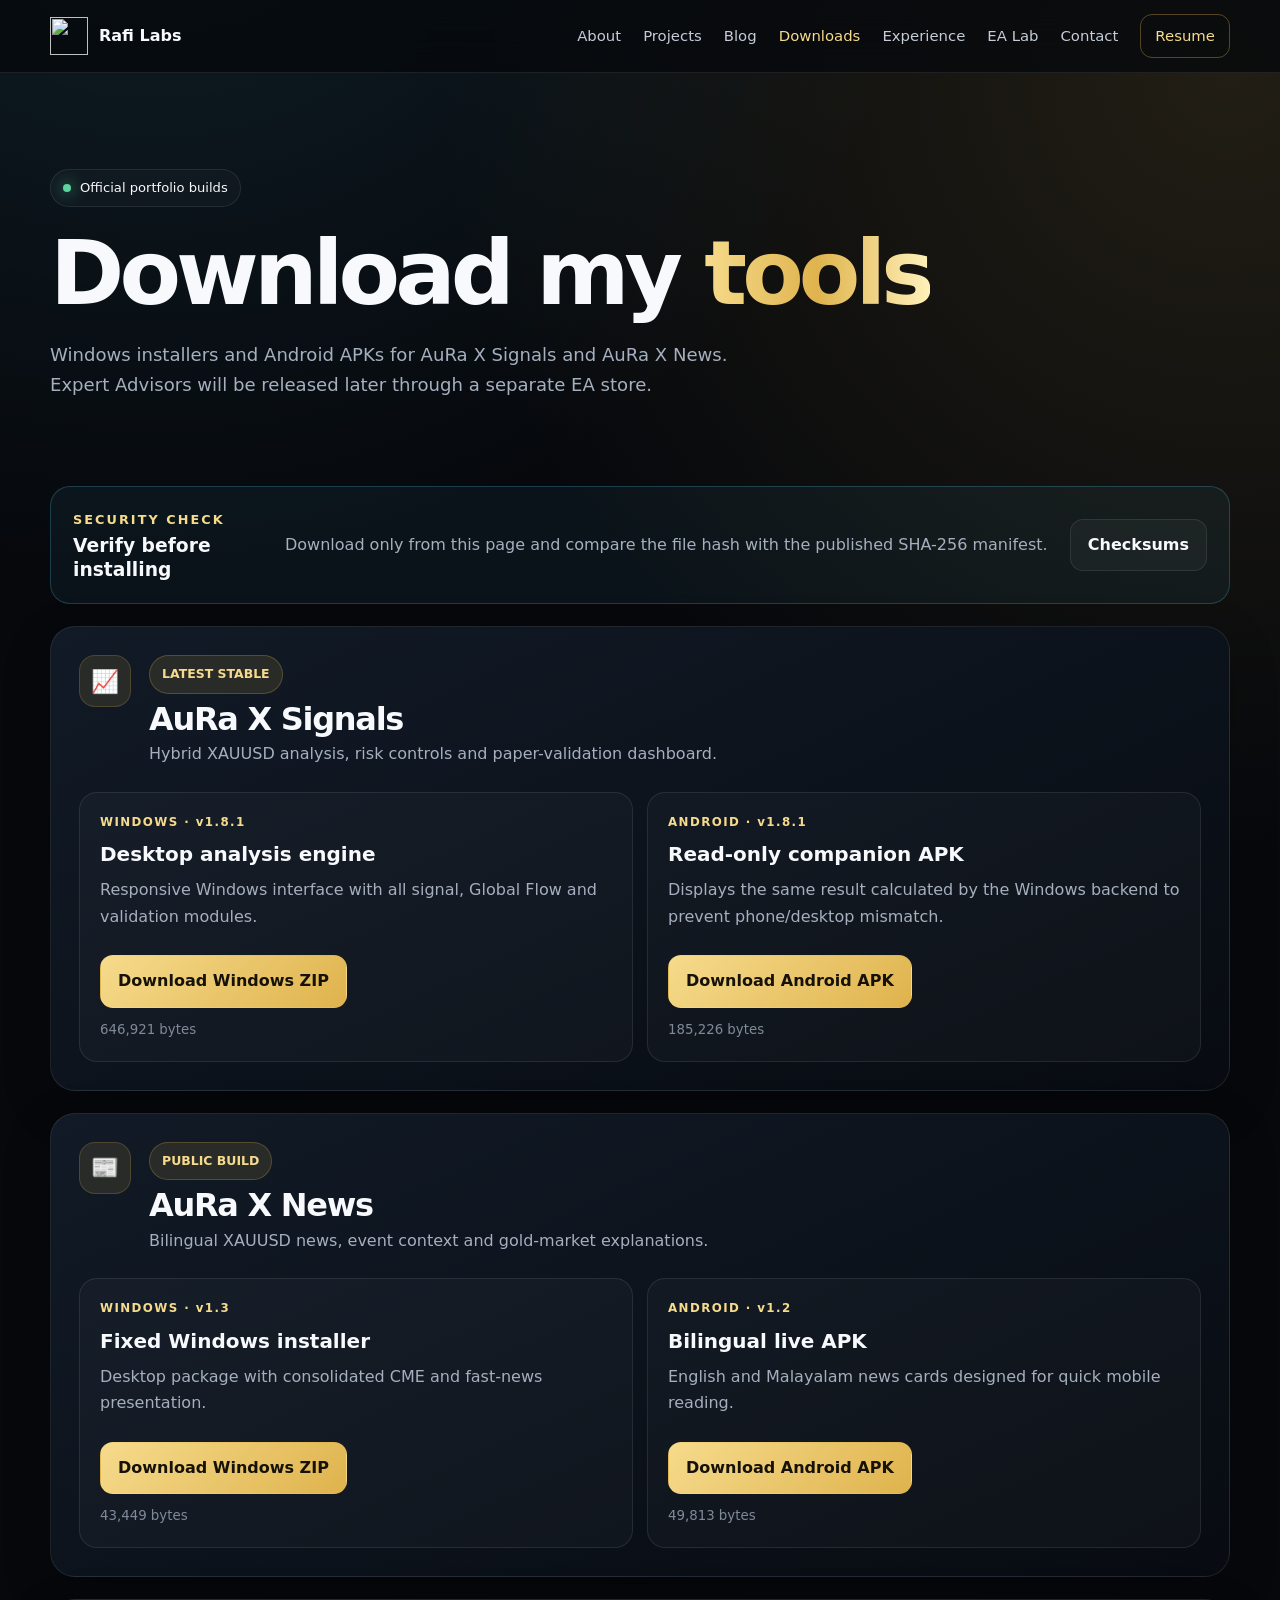
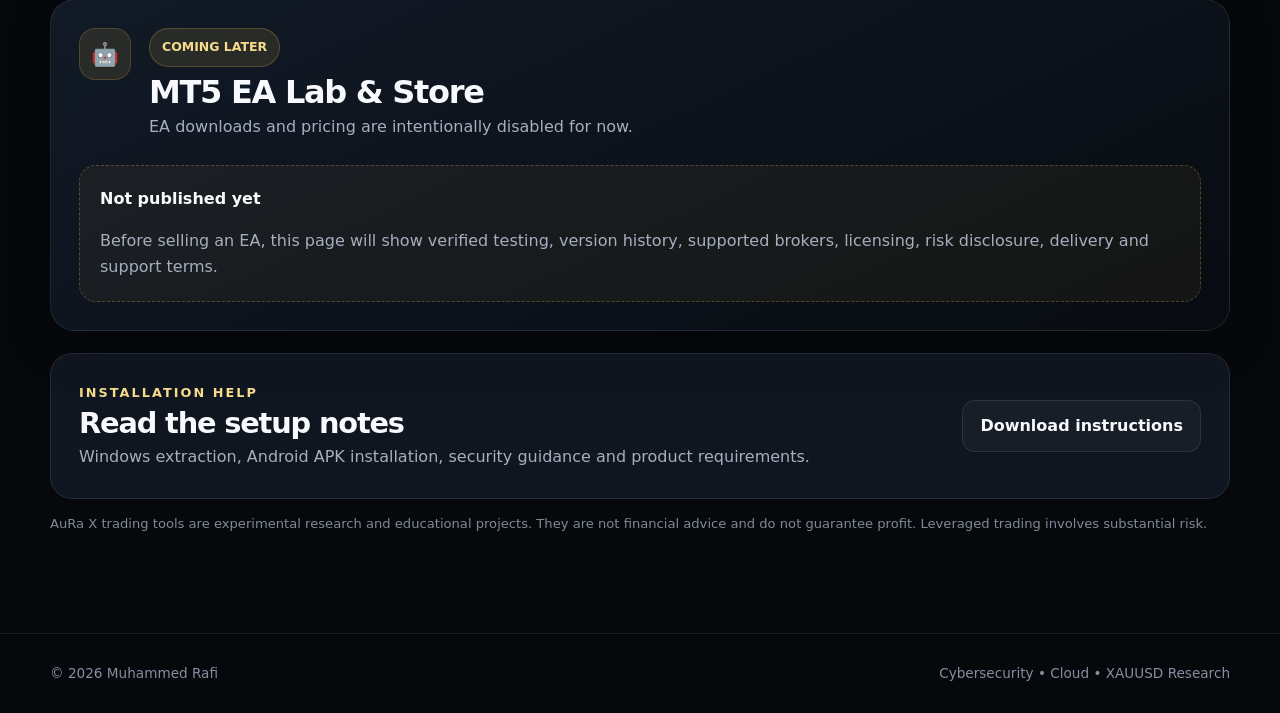
==== downloads.html @ 415333b8 "Add files via upload" ====
<!doctype html>
<html lang="en">
<head>
<meta charset="utf-8">
<meta name="viewport" content="width=device-width,initial-scale=1">
<meta name="description" content="Official downloads for AuRa X Signals and AuRa X News.">
<meta name="theme-color" content="#06080c">
<title>Downloads | Muhammed Rafi</title>
<link rel="icon" href="assets/favicon.svg">
<link rel="stylesheet" href="styles.css">
</head>
<body>
<a class="skip" href="#main">Skip to content</a>
<header class="header">
  <div class="container nav">
    <a class="brand" href="index.html"><img src="assets/favicon.svg" alt=""><span>Rafi Labs</span></a>
    <button class="menu" aria-label="Open menu" aria-expanded="false">☰</button>
    <nav class="links">
      <a href="index.html#about">About</a>
      <a href="index.html#projects">Projects</a>
      <a href="index.html#blog">Blog</a>
      <a href="downloads.html" aria-current="page">Downloads</a>
      <a href="index.html#experience">Experience</a>
      <a href="index.html#ea">EA Lab</a>
      <a href="index.html#contact">Contact</a>
      <a class="nav-cta" href="assets/Muhammed-Rafi-CV.pdf" target="_blank" rel="noopener">Resume</a>
    </nav>
  </div>
</header>

<main id="main">
<section class="hero download-hero">
  <div class="container">
    <span class="eyebrow"><span class="dot"></span> Official portfolio builds</span>
    <h1>Download my <span class="gradient">tools</span></h1>
    <p class="hero-copy">Windows installers and Android APKs for AuRa X Signals and AuRa X News. Expert Advisors will be released later through a separate EA store.</p>
  </div>
</section>

<section class="section download-section">
  <div class="container">
    <div class="download-notice reveal">
      <div>
        <div class="kicker">Security check</div>
        <h3>Verify before installing</h3>
      </div>
      <p>Download only from this page and compare the file hash with the published SHA-256 manifest.</p>
      <a class="btn" href="downloads/SHA256-CHECKSUMS.txt" download>Checksums</a>
    </div>

    <div class="download-list">
      <article class="download-product reveal">
        <div class="download-title">
          <div class="icon">📈</div>
          <div><span class="status">LATEST STABLE</span><h2>AuRa X Signals</h2><p>Hybrid XAUUSD analysis, risk controls and paper-validation dashboard.</p></div>
        </div>
        <div class="platforms">
          <div class="platform">
            <span>WINDOWS · v1.8.1</span>
            <h3>Desktop analysis engine</h3>
            <p>Responsive Windows interface with all signal, Global Flow and validation modules.</p>
            <a class="btn btn-primary" href="downloads/AuRa-X-Signals-Native-Desktop-Installer-v1.8.1.zip" download>Download Windows ZIP</a>
            <small>646,921 bytes</small>
          </div>
          <div class="platform">
            <span>ANDROID · v1.8.1</span>
            <h3>Read-only companion APK</h3>
            <p>Displays the same result calculated by the Windows backend to prevent phone/desktop mismatch.</p>
            <a class="btn btn-primary" href="downloads/AuRa-X-Signals-Mobile-v1.8.1.apk" download>Download Android APK</a>
            <small>185,226 bytes</small>
          </div>
        </div>
      </article>

      <article class="download-product reveal">
        <div class="download-title">
          <div class="icon">📰</div>
          <div><span class="status">PUBLIC BUILD</span><h2>AuRa X News</h2><p>Bilingual XAUUSD news, event context and gold-market explanations.</p></div>
        </div>
        <div class="platforms">
          <div class="platform">
            <span>WINDOWS · v1.3</span>
            <h3>Fixed Windows installer</h3>
            <p>Desktop package with consolidated CME and fast-news presentation.</p>
            <a class="btn btn-primary" href="downloads/AuRa-X-News-v1.3-Installer-Fixed.zip" download>Download Windows ZIP</a>
            <small>43,449 bytes</small>
          </div>
          <div class="platform">
            <span>ANDROID · v1.2</span>
            <h3>Bilingual live APK</h3>
            <p>English and Malayalam news cards designed for quick mobile reading.</p>
            <a class="btn btn-primary" href="downloads/AuRa-X-News-Mobile-v1.2-Bilingual-Live.apk" download>Download Android APK</a>
            <small>49,813 bytes</small>
          </div>
        </div>
      </article>

      <article class="download-product locked reveal">
        <div class="download-title">
          <div class="icon">🤖</div>
          <div><span class="status">COMING LATER</span><h2>MT5 EA Lab & Store</h2><p>EA downloads and pricing are intentionally disabled for now.</p></div>
        </div>
        <div class="locked-message">
          <strong>Not published yet</strong>
          <p>Before selling an EA, this page will show verified testing, version history, supported brokers, licensing, risk disclosure, delivery and support terms.</p>
        </div>
      </article>
    </div>

    <div class="install-help reveal">
      <div><div class="kicker">Installation help</div><h2>Read the setup notes</h2><p>Windows extraction, Android APK installation, security guidance and product requirements.</p></div>
      <a class="btn" href="downloads/INSTALLATION-NOTES.txt" download>Download instructions</a>
    </div>

    <p class="disclaimer">AuRa X trading tools are experimental research and educational projects. They are not financial advice and do not guarantee profit. Leveraged trading involves substantial risk.</p>
  </div>
</section>
</main>

<footer class="footer">
  <div class="container footer-row">
    <div>© <span id="year"></span> Muhammed Rafi</div>
    <div>Cybersecurity • Cloud • XAUUSD Research</div>
  </div>
</footer>
<script src="script.js"></script>
</body>
</html>
---- styles.css ----
:root{--bg:#06080c;--bg2:#0a0e15;--panel:#101620;--panel2:#141c28;--line:rgba(255,255,255,.09);--text:#f7f9fc;--muted:#a5afbe;--gold:#dfb34d;--gold2:#f6db8c;--cyan:#5ad5ff;--green:#5bd59d;--max:1180px;--shadow:0 24px 80px rgba(0,0,0,.38)}
*{box-sizing:border-box}html{scroll-behavior:smooth}body{margin:0;color:var(--text);background:radial-gradient(circle at 12% -10%,rgba(90,213,255,.12),transparent 29%),radial-gradient(circle at 96% 3%,rgba(223,179,77,.13),transparent 31%),var(--bg);font-family:Inter,ui-sans-serif,system-ui,-apple-system,BlinkMacSystemFont,"Segoe UI",sans-serif;line-height:1.65}a{color:inherit;text-decoration:none}img{max-width:100%;display:block}.container{width:min(var(--max),calc(100% - 36px));margin:auto}.skip{position:absolute;left:-9999px;top:8px;background:#fff;color:#000;padding:8px 12px;z-index:100}.skip:focus{left:8px}.header{position:sticky;top:0;z-index:50;background:rgba(6,8,12,.76);border-bottom:1px solid var(--line);backdrop-filter:blur(18px)}.nav{height:72px;display:flex;align-items:center;justify-content:space-between;gap:24px}.brand{display:flex;align-items:center;gap:11px;font-weight:900}.brand img{width:38px;height:38px}.links{display:flex;align-items:center;gap:22px;font-size:.93rem;color:#c4ccd8}.links a:hover{color:var(--gold2)}.nav-cta{border:1px solid rgba(223,179,77,.35);padding:9px 14px;border-radius:12px;color:var(--gold2)}.menu{display:none;border:0;background:none;color:#fff;font-size:1.55rem}.hero{padding:96px 0 76px}.hero-grid{display:grid;grid-template-columns:1.08fr .92fr;gap:56px;align-items:center}.eyebrow{display:inline-flex;align-items:center;gap:9px;border:1px solid var(--line);border-radius:999px;padding:7px 12px;background:rgba(255,255,255,.025);font-size:.82rem}.dot{width:8px;height:8px;border-radius:50%;background:var(--green);box-shadow:0 0 16px var(--green)}h1{font-size:clamp(2.75rem,7vw,5.7rem);line-height:.98;letter-spacing:-.055em;margin:23px 0}h2{font-size:clamp(2rem,5vw,3.5rem);line-height:1.08;letter-spacing:-.04em;margin:10px 0}h3{line-height:1.25}.gradient{background:linear-gradient(90deg,var(--gold2),var(--gold),#fff1ba);-webkit-background-clip:text;background-clip:text;color:transparent}.hero-copy{max-width:720px;color:var(--muted);font-size:1.13rem}.actions{display:flex;flex-wrap:wrap;gap:12px;margin-top:30px}.btn{display:inline-flex;align-items:center;justify-content:center;gap:8px;border:1px solid var(--line);border-radius:13px;padding:12px 17px;background:rgba(255,255,255,.035);font-weight:800;transition:.2s}.btn:hover{transform:translateY(-2px)}.btn-primary{border-color:transparent;color:#171208;background:linear-gradient(135deg,var(--gold2),var(--gold))}.hero-panel{position:relative;padding:24px;min-height:430px;overflow:hidden;border:1px solid var(--line);border-radius:28px;background:linear-gradient(160deg,rgba(18,27,40,.96),rgba(8,12,18,.97));box-shadow:var(--shadow)}.hero-panel:before{content:"";position:absolute;inset:0;background-image:linear-gradient(rgba(255,255,255,.035) 1px,transparent 1px),linear-gradient(90deg,rgba(255,255,255,.035) 1px,transparent 1px);background-size:34px 34px;mask-image:linear-gradient(to bottom,#000,transparent 90%)}.terminal{position:relative;z-index:2;border:1px solid var(--line);border-radius:18px;background:rgba(3,5,9,.74);padding:18px}.dots{display:flex;gap:7px;margin-bottom:16px}.dots i{width:10px;height:10px;border-radius:50%;background:#5b6574}.dots i:nth-child(1){background:#ff6e80}.dots i:nth-child(2){background:#ffc965}.dots i:nth-child(3){background:#5bd49d}.term{display:flex;justify-content:space-between;gap:15px;border-bottom:1px dashed rgba(255,255,255,.08);padding:12px 0;color:#aeb7c5}.term strong{color:#fff}.term .green{color:var(--green)}.term .gold{color:var(--gold2)}.term .cyan{color:var(--cyan)}.mini-grid{position:relative;z-index:2;display:grid;grid-template-columns:repeat(3,1fr);gap:10px;margin-top:16px}.mini{border:1px solid var(--line);border-radius:14px;background:rgba(255,255,255,.035);padding:14px}.mini span{display:block;color:var(--muted);font-size:.74rem}.section{padding:86px 0}.soft{background:linear-gradient(180deg,rgba(255,255,255,.018),transparent)}.head{display:flex;align-items:end;justify-content:space-between;gap:30px;margin-bottom:36px}.head p{max-width:620px;color:var(--muted);margin:0}.kicker{font-weight:900;font-size:.8rem;letter-spacing:.16em;text-transform:uppercase;color:var(--gold2)}.about-grid{display:grid;grid-template-columns:.76fr 1.24fr;gap:46px;align-items:start}.profile{border:1px solid var(--line);border-radius:25px;background:var(--panel);padding:24px}.avatar{aspect-ratio:1;display:grid;place-items:center;border-radius:20px;font-size:5rem;font-weight:950;color:#151008;background:linear-gradient(135deg,var(--gold2),var(--gold) 48%,#71d8ff)}.meta{display:grid;gap:12px;margin-top:20px}.meta div{display:flex;justify-content:space-between;gap:18px;border-bottom:1px solid var(--line);padding-bottom:10px}.meta span{color:var(--muted)}.copy p{color:var(--muted);font-size:1.04rem}.skills{display:grid;grid-template-columns:repeat(2,1fr);gap:14px;margin-top:26px}.skill{border:1px solid var(--line);border-radius:16px;background:rgba(255,255,255,.025);padding:17px}.skill strong{display:block;margin-bottom:8px}.skill span{font-size:.9rem;color:var(--muted)}.projects{display:grid;grid-template-columns:repeat(2,minmax(0,1fr));gap:18px}.card{border:1px solid var(--line);border-radius:24px;padding:25px;background:linear-gradient(155deg,rgba(18,27,40,.96),rgba(8,12,18,.97));box-shadow:0 12px 40px rgba(0,0,0,.16)}.card h3{font-size:1.5rem}.card p,.card li{color:var(--muted)}.icon{width:52px;height:52px;display:grid;place-items:center;border-radius:16px;font-size:1.4rem;background:rgba(223,179,77,.12);border:1px solid rgba(223,179,77,.2)}.tags{display:flex;flex-wrap:wrap;gap:8px;margin:18px 0}.tag{border:1px solid var(--line);border-radius:999px;padding:6px 9px;color:#bec7d4;font-size:.75rem}.details{margin-top:18px;border-top:1px solid var(--line);padding-top:14px}.details summary{cursor:pointer;color:var(--gold2);font-weight:900}.arch{display:grid;gap:8px;margin:18px 0}.node{text-align:center;font-weight:800;padding:12px;border:1px solid var(--line);border-radius:12px;background:rgba(255,255,255,.035)}.arrow{text-align:center;color:var(--gold)}.graph{margin-top:18px;border-radius:18px;border:1px solid var(--line);background:#fff}.timeline{border-left:1px solid rgba(223,179,77,.25);padding-left:22px}.timeline article{position:relative;padding:0 0 32px 22px}.timeline article:before{content:"";position:absolute;left:-28px;top:7px;width:11px;height:11px;border-radius:50%;background:var(--gold);box-shadow:0 0 0 5px rgba(223,179,77,.1)}.timeline small{color:var(--gold2)}.timeline h3{margin:5px 0}.timeline p{margin:0;color:var(--muted)}.blog-grid{display:grid;grid-template-columns:repeat(3,minmax(0,1fr));gap:18px}.post{border:1px solid var(--line);border-radius:20px;background:var(--panel);padding:22px}.post span{font-size:.76rem;color:var(--gold2)}.post p{color:var(--muted)}.ea{display:grid;grid-template-columns:1fr auto;align-items:center;gap:24px;border:1px solid rgba(223,179,77,.23);border-radius:27px;padding:36px;background:linear-gradient(110deg,rgba(223,179,77,.1),rgba(90,213,255,.05))}.ea p{max-width:760px;color:var(--muted)}.status{display:inline-flex;border:1px solid rgba(223,179,77,.25);border-radius:999px;background:rgba(223,179,77,.12);color:var(--gold2);padding:8px 12px;font-size:.78rem;font-weight:900}.contact{text-align:center;border:1px solid var(--line);border-radius:28px;background:var(--panel);padding:46px}.contact p{max-width:700px;margin:0 auto 24px;color:var(--muted)}.footer{border-top:1px solid var(--line);padding:28px 0;color:#8490a0;font-size:.85rem}.footer-row{display:flex;justify-content:space-between;gap:20px}.reveal{opacity:0;transform:translateY(18px);transition:.55s}.reveal.visible{opacity:1;transform:none}.disclaimer{font-size:.82rem;color:#7f8a99}.table-wrap{overflow:auto;border:1px solid var(--line);border-radius:16px}table{width:100%;min-width:620px;border-collapse:collapse;background:var(--panel)}th,td{text-align:left;padding:12px 14px;border-bottom:1px solid var(--line)}th{color:var(--gold2)}td{color:#b7c1ce}
@media(max-width:930px){.hero-grid,.about-grid{grid-template-columns:1fr}.projects{grid-template-columns:1fr}.blog-grid{grid-template-columns:1fr 1fr}}
@media(max-width:720px){.container{width:min(var(--max),calc(100% - 24px))}.links{display:none;position:absolute;left:12px;right:12px;top:66px;flex-direction:column;align-items:stretch;background:#0d121b;border:1px solid var(--line);border-radius:18px;padding:14px;box-shadow:var(--shadow)}.links.open{display:flex}.menu{display:block}.hero{padding:66px 0 58px}.section{padding:64px 0}.mini-grid,.skills,.blog-grid{grid-template-columns:1fr}.head{display:block}.ea{grid-template-columns:1fr}.contact{padding:30px 20px}.footer-row{display:block}.hero-panel{padding:14px}.term{font-size:.84rem}}
@media(prefers-reduced-motion:reduce){*{transition:none!important;scroll-behavior:auto!important}}


.links a[aria-current="page"]{color:var(--gold2)}
.download-hero{padding-bottom:44px}
.download-section{padding-top:24px}
.download-notice{
 display:grid;grid-template-columns:190px 1fr auto;gap:22px;align-items:center;
 border:1px solid rgba(90,213,255,.22);border-radius:20px;
 background:rgba(90,213,255,.055);padding:22px;margin-bottom:22px
}
.download-notice h3{margin:4px 0 0}.download-notice p{margin:0;color:var(--muted)}
.download-list{display:grid;gap:22px}
.download-product{
 border:1px solid var(--line);border-radius:25px;padding:28px;
 background:linear-gradient(155deg,rgba(18,27,40,.96),rgba(8,12,18,.97));
 box-shadow:0 16px 50px rgba(0,0,0,.2)
}
.download-title{display:flex;gap:18px;align-items:flex-start;margin-bottom:24px}
.download-title .icon{flex:0 0 52px}
.download-title h2{font-size:2rem;margin:8px 0 5px}
.download-title p{margin:0;color:var(--muted)}
.platforms{display:grid;grid-template-columns:repeat(2,minmax(0,1fr));gap:14px}
.platform{
 min-height:270px;display:flex;flex-direction:column;align-items:flex-start;
 border:1px solid var(--line);border-radius:18px;background:rgba(255,255,255,.026);padding:20px
}
.platform>span{font-size:.74rem;letter-spacing:.12em;font-weight:900;color:var(--gold2)}
.platform h3{font-size:1.25rem;margin:10px 0}
.platform p{color:var(--muted);margin:0 0 20px}
.platform .btn{margin-top:auto}
.platform small{color:#7f8a99;margin-top:11px}
.locked{opacity:.92}
.locked-message{border:1px dashed rgba(223,179,77,.3);border-radius:17px;background:rgba(223,179,77,.055);padding:20px}
.locked-message p{margin-bottom:0;color:var(--muted)}
.install-help{
 margin-top:22px;display:grid;grid-template-columns:1fr auto;align-items:center;gap:24px;
 border:1px solid var(--line);border-radius:22px;background:var(--panel);padding:28px
}
.install-help h2{font-size:1.8rem;margin:5px 0}.install-help p{color:var(--muted);margin:0}
@media(max-width:860px){
 .download-notice{grid-template-columns:1fr}
 .platforms{grid-template-columns:1fr}
}
@media(max-width:650px){
 .download-product{padding:20px}
 .download-title{display:block}
 .download-title .icon{margin-bottom:14px}
 .install-help{grid-template-columns:1fr}
}
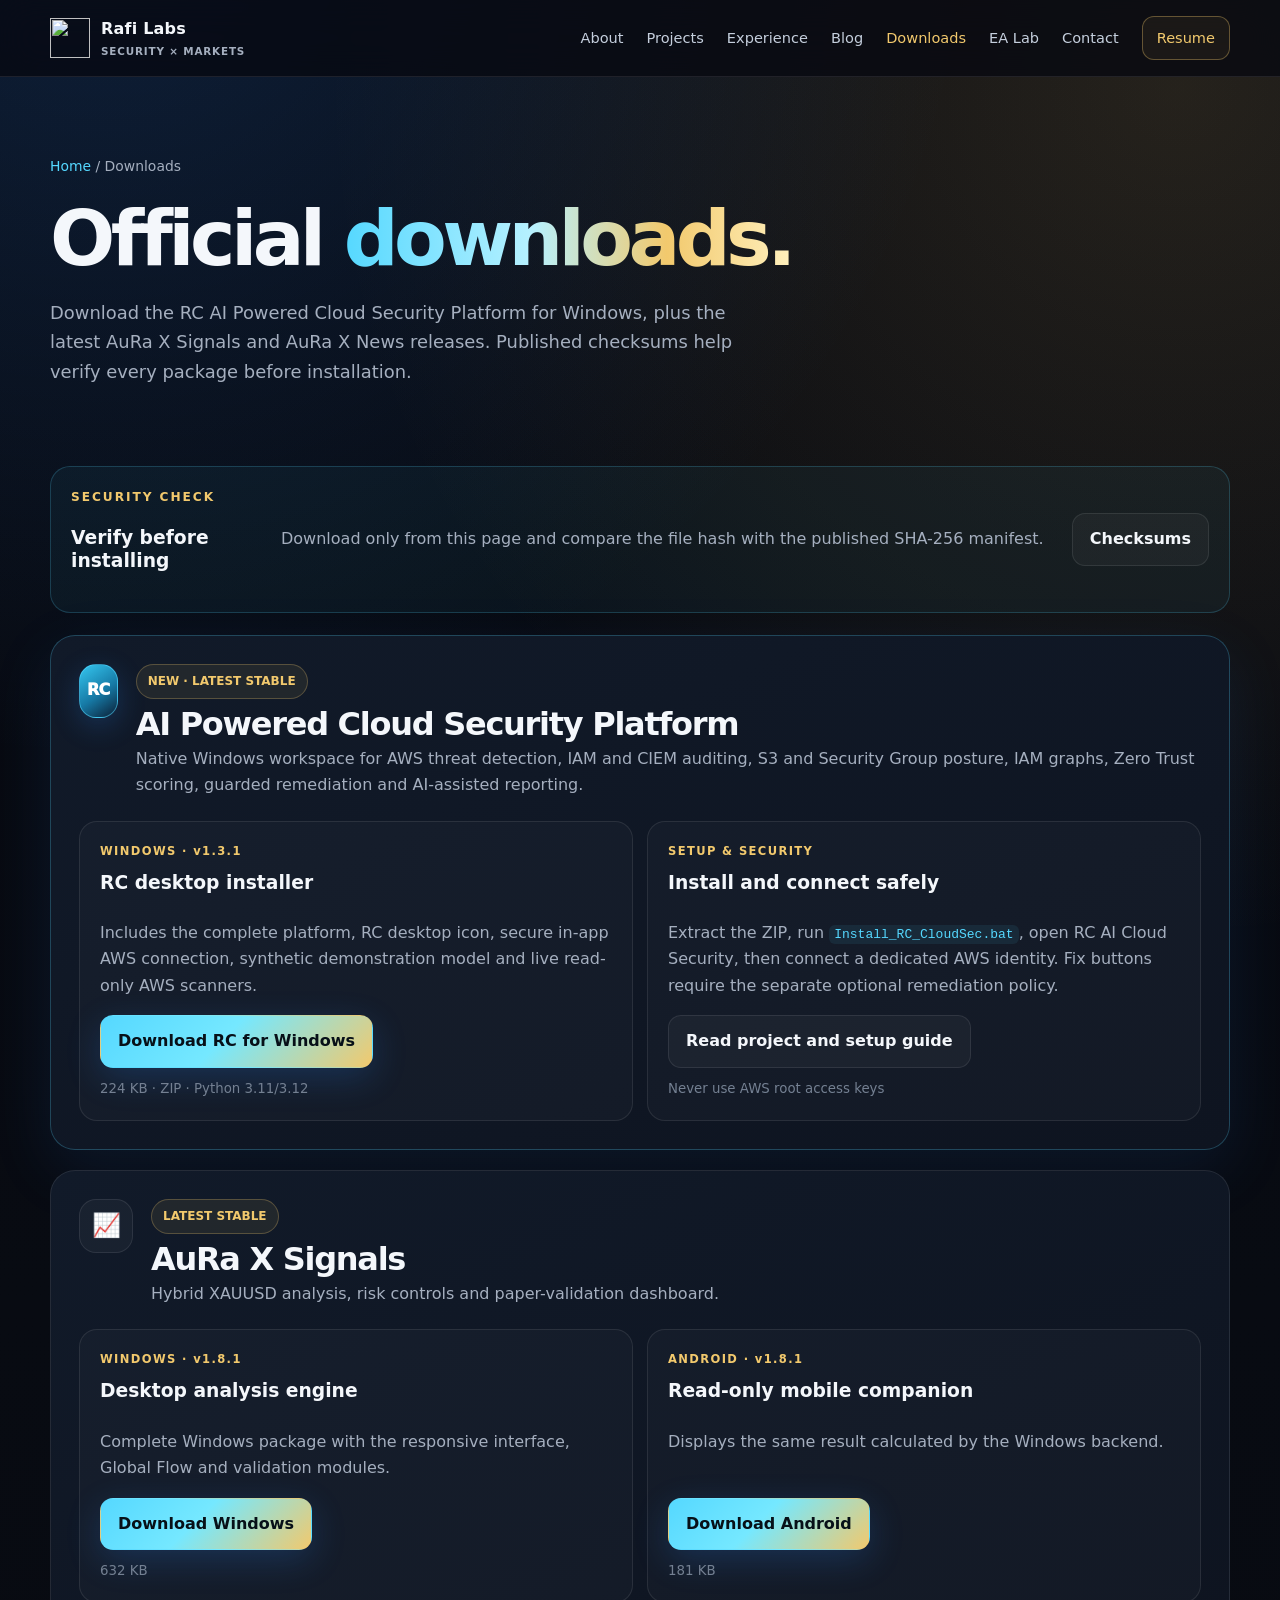
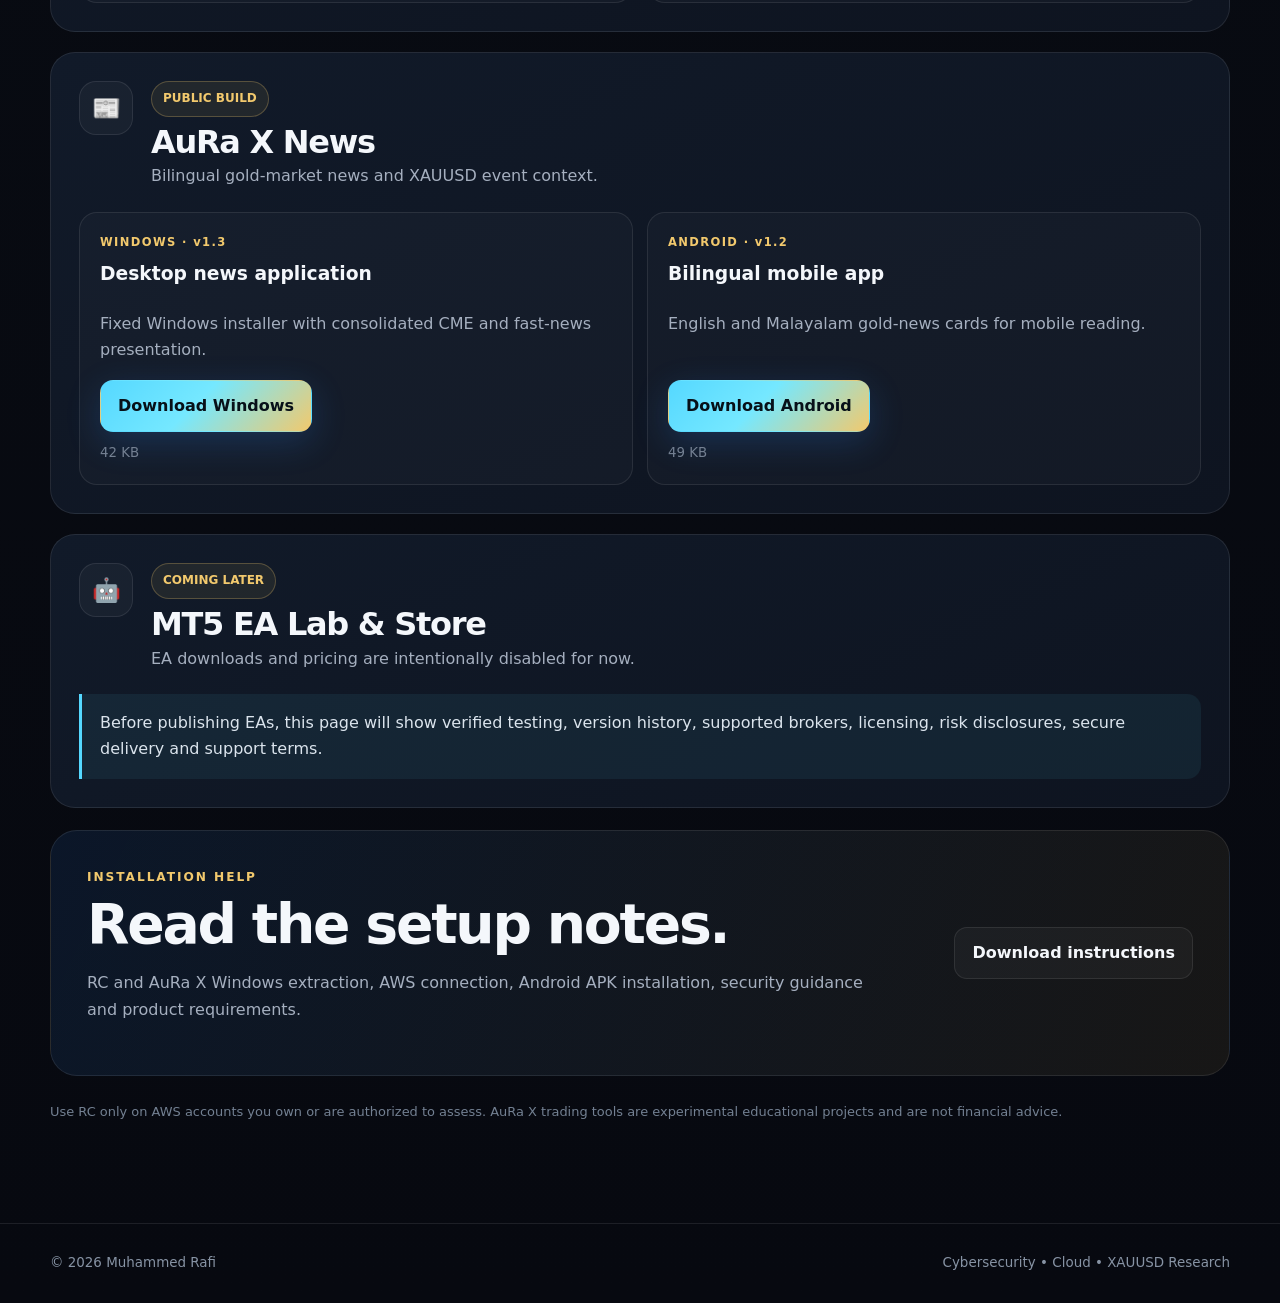
==== commit 9138799c: "Add files via upload" ====
--- a/downloads.html
+++ b/downloads.html
@@ -1,128 +1,249 @@
 <!doctype html>
 <html lang="en">
-<head>
-<meta charset="utf-8">
-<meta name="viewport" content="width=device-width,initial-scale=1">
-<meta name="description" content="Official downloads for AuRa X Signals and AuRa X News.">
-<meta name="theme-color" content="#06080c">
-<title>Downloads | Muhammed Rafi</title>
-<link rel="icon" href="assets/favicon.svg">
-<link rel="stylesheet" href="styles.css">
-</head>
-<body>
-<a class="skip" href="#main">Skip to content</a>
-<header class="header">
-  <div class="container nav">
-    <a class="brand" href="index.html"><img src="assets/favicon.svg" alt=""><span>Rafi Labs</span></a>
-    <button class="menu" aria-label="Open menu" aria-expanded="false">☰</button>
-    <nav class="links">
-      <a href="index.html#about">About</a>
-      <a href="index.html#projects">Projects</a>
-      <a href="index.html#blog">Blog</a>
-      <a href="downloads.html" aria-current="page">Downloads</a>
-      <a href="index.html#experience">Experience</a>
-      <a href="index.html#ea">EA Lab</a>
-      <a href="index.html#contact">Contact</a>
-      <a class="nav-cta" href="assets/Muhammed-Rafi-CV.pdf" target="_blank" rel="noopener">Resume</a>
-    </nav>
-  </div>
-</header>
-
-<main id="main">
-<section class="hero download-hero">
-  <div class="container">
-    <span class="eyebrow"><span class="dot"></span> Official portfolio builds</span>
-    <h1>Download my <span class="gradient">tools</span></h1>
-    <p class="hero-copy">Windows installers and Android APKs for AuRa X Signals and AuRa X News. Expert Advisors will be released later through a separate EA store.</p>
-  </div>
-</section>
-
-<section class="section download-section">
-  <div class="container">
-    <div class="download-notice reveal">
-      <div>
-        <div class="kicker">Security check</div>
-        <h3>Verify before installing</h3>
+  <head>
+    <meta charset="utf-8" />
+    <meta name="viewport" content="width=device-width,initial-scale=1" />
+    <meta
+      name="description"
+      content="Official downloads for RC AI Cloud Security, AuRa X Signals and AuRa X News."
+    />
+    <meta name="theme-color" content="#070910" />
+    <title>Downloads | Muhammed Rafi</title>
+    <link rel="icon" href="assets/favicon.svg" />
+    <link rel="stylesheet" href="styles.css" />
+  </head>
+  <body>
+    <a class="skip" href="#main">Skip to content</a>
+    <header class="header">
+      <div class="container nav">
+        <a class="brand" href="index.html"
+          ><img src="assets/favicon.svg" alt="" /><span
+            >Rafi Labs<small>Security × Markets</small></span
+          ></a
+        ><button class="menu" aria-label="Open menu" aria-expanded="false">
+          ☰
+        </button>
+        <nav class="links">
+          <a class="" href="index.html#about">About</a
+          ><a class="" href="index.html#projects">Projects</a
+          ><a class="" href="index.html#experience">Experience</a
+          ><a class="" href="index.html#blog">Blog</a
+          ><a class="active" href="downloads.html">Downloads</a
+          ><a class="" href="index.html#ea">EA Lab</a
+          ><a class="" href="index.html#contact">Contact</a
+          ><a
+            class="nav-cta"
+            href="assets/Muhammed-Rafi-CV.pdf"
+            target="_blank"
+            rel="noopener"
+            >Resume</a
+          >
+        </nav>
       </div>
-      <p>Download only from this page and compare the file hash with the published SHA-256 manifest.</p>
-      <a class="btn" href="downloads/SHA256-CHECKSUMS.txt" download>Checksums</a>
-    </div>
-
-    <div class="download-list">
-      <article class="download-product reveal">
-        <div class="download-title">
-          <div class="icon">📈</div>
-          <div><span class="status">LATEST STABLE</span><h2>AuRa X Signals</h2><p>Hybrid XAUUSD analysis, risk controls and paper-validation dashboard.</p></div>
+    </header>
+    <main id="main">
+      <section class="page-hero">
+        <div class="container">
+          <div class="breadcrumb">
+            <a href="index.html">Home</a> / Downloads
+          </div>
+          <h1>Official <span class="gradient">downloads.</span></h1>
+          <p class="hero-copy">
+            Download the RC AI Powered Cloud Security Platform for Windows, plus
+            the latest AuRa X Signals and AuRa X News releases. Published
+            checksums help verify every package before installation.
+          </p>
         </div>
-        <div class="platforms">
-          <div class="platform">
-            <span>WINDOWS · v1.8.1</span>
-            <h3>Desktop analysis engine</h3>
-            <p>Responsive Windows interface with all signal, Global Flow and validation modules.</p>
-            <a class="btn btn-primary" href="downloads/AuRa-X-Signals-Native-Desktop-Installer-v1.8.1.zip" download>Download Windows ZIP</a>
-            <small>646,921 bytes</small>
-          </div>
-          <div class="platform">
-            <span>ANDROID · v1.8.1</span>
-            <h3>Read-only companion APK</h3>
-            <p>Displays the same result calculated by the Windows backend to prevent phone/desktop mismatch.</p>
-            <a class="btn btn-primary" href="downloads/AuRa-X-Signals-Mobile-v1.8.1.apk" download>Download Android APK</a>
-            <small>185,226 bytes</small>
-          </div>
+      </section>
+      <section class="section" style="padding-top: 20px">
+        <div class="container">
+          <div class="download-notice reveal">
+            <div>
+              <div class="kicker">Security check</div>
+              <h3>Verify before installing</h3>
+            </div>
+            <p>
+              Download only from this page and compare the file hash with the
+              published SHA-256 manifest.
+            </p>
+            <a class="btn" href="downloads/SHA256-CHECKSUMS.txt" download
+              >Checksums</a
+            >
+          </div>
+          <div class="download-grid">
+            <article class="download-product reveal rc-release">
+              <div class="download-title">
+                <div class="project-icon rc-badge" aria-hidden="true">RC</div>
+                <div>
+                  <span class="status">NEW · LATEST STABLE</span>
+                  <h2>AI Powered Cloud Security Platform</h2>
+                  <p>
+                    Native Windows workspace for AWS threat detection, IAM and
+                    CIEM auditing, S3 and Security Group posture, IAM graphs,
+                    Zero Trust scoring, guarded remediation and AI-assisted
+                    reporting.
+                  </p>
+                </div>
+              </div>
+              <div class="platforms">
+                <div class="platform">
+                  <span>WINDOWS · v1.3.1</span>
+                  <h3>RC desktop installer</h3>
+                  <p>
+                    Includes the complete platform, RC desktop icon, secure
+                    in-app AWS connection, synthetic demonstration model and
+                    live read-only AWS scanners.
+                  </p>
+                  <a
+                    class="btn btn-primary"
+                    href="downloads/RC-AI-Cloud-Security-Platform-Windows-v1.3.1.zip"
+                    download
+                    >Download RC for Windows</a
+                  >
+                  <small>224 KB · ZIP · Python 3.11/3.12</small>
+                </div>
+                <div class="platform">
+                  <span>SETUP & SECURITY</span>
+                  <h3>Install and connect safely</h3>
+                  <p>
+                    Extract the ZIP, run <code>Install_RC_CloudSec.bat</code>,
+                    open RC AI Cloud Security, then connect a dedicated AWS
+                    identity. Fix buttons require the separate optional
+                    remediation policy.
+                  </p>
+                  <a class="btn" href="projects/cloud-security.html"
+                    >Read project and setup guide</a
+                  >
+                  <small>Never use AWS root access keys</small>
+                </div>
+              </div>
+            </article>
+            <article class="download-product reveal">
+              <div class="download-title">
+                <div class="project-icon">📈</div>
+                <div>
+                  <span class="status">LATEST STABLE</span>
+                  <h2>AuRa X Signals</h2>
+                  <p>
+                    Hybrid XAUUSD analysis, risk controls and paper-validation
+                    dashboard.
+                  </p>
+                </div>
+              </div>
+              <div class="platforms">
+                <div class="platform">
+                  <span>WINDOWS · v1.8.1</span>
+                  <h3>Desktop analysis engine</h3>
+                  <p>
+                    Complete Windows package with the responsive interface,
+                    Global Flow and validation modules.
+                  </p>
+                  <a
+                    class="btn btn-primary"
+                    href="downloads/AuRa-X-Signals-Native-Desktop-Installer-v1.8.1.zip"
+                    download
+                    >Download Windows</a
+                  ><small>632 KB</small>
+                </div>
+                <div class="platform">
+                  <span>ANDROID · v1.8.1</span>
+                  <h3>Read-only mobile companion</h3>
+                  <p>
+                    Displays the same result calculated by the Windows backend.
+                  </p>
+                  <a
+                    class="btn btn-primary"
+                    href="downloads/AuRa-X-Signals-Mobile-v1.8.1.apk"
+                    download
+                    >Download Android</a
+                  ><small>181 KB</small>
+                </div>
+              </div>
+            </article>
+            <article class="download-product reveal">
+              <div class="download-title">
+                <div class="project-icon">📰</div>
+                <div>
+                  <span class="status">PUBLIC BUILD</span>
+                  <h2>AuRa X News</h2>
+                  <p>Bilingual gold-market news and XAUUSD event context.</p>
+                </div>
+              </div>
+              <div class="platforms">
+                <div class="platform">
+                  <span>WINDOWS · v1.3</span>
+                  <h3>Desktop news application</h3>
+                  <p>
+                    Fixed Windows installer with consolidated CME and fast-news
+                    presentation.
+                  </p>
+                  <a
+                    class="btn btn-primary"
+                    href="downloads/AuRa-X-News-v1.3-Installer-Fixed.zip"
+                    download
+                    >Download Windows</a
+                  ><small>42 KB</small>
+                </div>
+                <div class="platform">
+                  <span>ANDROID · v1.2</span>
+                  <h3>Bilingual mobile app</h3>
+                  <p>
+                    English and Malayalam gold-news cards for mobile reading.
+                  </p>
+                  <a
+                    class="btn btn-primary"
+                    href="downloads/AuRa-X-News-Mobile-v1.2-Bilingual-Live.apk"
+                    download
+                    >Download Android</a
+                  ><small>49 KB</small>
+                </div>
+              </div>
+            </article>
+            <article class="download-product reveal">
+              <div class="download-title">
+                <div class="project-icon">🤖</div>
+                <div>
+                  <span class="status">COMING LATER</span>
+                  <h2>MT5 EA Lab & Store</h2>
+                  <p>
+                    EA downloads and pricing are intentionally disabled for now.
+                  </p>
+                </div>
+              </div>
+              <div class="callout">
+                Before publishing EAs, this page will show verified testing,
+                version history, supported brokers, licensing, risk disclosures,
+                secure delivery and support terms.
+              </div>
+            </article>
+          </div>
+          <div class="download-banner reveal" style="margin-top: 22px">
+            <div>
+              <div class="kicker">Installation help</div>
+              <h2>Read the setup notes.</h2>
+              <p>
+                RC and AuRa X Windows extraction, AWS connection, Android APK
+                installation, security guidance and product requirements.
+              </p>
+            </div>
+            <a class="btn" href="downloads/INSTALLATION-NOTES.txt" download
+              >Download instructions</a
+            >
+          </div>
+          <p class="disclaimer">
+            Use RC only on AWS accounts you own or are authorized to assess.
+            AuRa X trading tools are experimental educational projects and are
+            not financial advice.
+          </p>
         </div>
-      </article>
-
-      <article class="download-product reveal">
-        <div class="download-title">
-          <div class="icon">📰</div>
-          <div><span class="status">PUBLIC BUILD</span><h2>AuRa X News</h2><p>Bilingual XAUUSD news, event context and gold-market explanations.</p></div>
-        </div>
-        <div class="platforms">
-          <div class="platform">
-            <span>WINDOWS · v1.3</span>
-            <h3>Fixed Windows installer</h3>
-            <p>Desktop package with consolidated CME and fast-news presentation.</p>
-            <a class="btn btn-primary" href="downloads/AuRa-X-News-v1.3-Installer-Fixed.zip" download>Download Windows ZIP</a>
-            <small>43,449 bytes</small>
-          </div>
-          <div class="platform">
-            <span>ANDROID · v1.2</span>
-            <h3>Bilingual live APK</h3>
-            <p>English and Malayalam news cards designed for quick mobile reading.</p>
-            <a class="btn btn-primary" href="downloads/AuRa-X-News-Mobile-v1.2-Bilingual-Live.apk" download>Download Android APK</a>
-            <small>49,813 bytes</small>
-          </div>
-        </div>
-      </article>
-
-      <article class="download-product locked reveal">
-        <div class="download-title">
-          <div class="icon">🤖</div>
-          <div><span class="status">COMING LATER</span><h2>MT5 EA Lab & Store</h2><p>EA downloads and pricing are intentionally disabled for now.</p></div>
-        </div>
-        <div class="locked-message">
-          <strong>Not published yet</strong>
-          <p>Before selling an EA, this page will show verified testing, version history, supported brokers, licensing, risk disclosure, delivery and support terms.</p>
-        </div>
-      </article>
-    </div>
-
-    <div class="install-help reveal">
-      <div><div class="kicker">Installation help</div><h2>Read the setup notes</h2><p>Windows extraction, Android APK installation, security guidance and product requirements.</p></div>
-      <a class="btn" href="downloads/INSTALLATION-NOTES.txt" download>Download instructions</a>
-    </div>
-
-    <p class="disclaimer">AuRa X trading tools are experimental research and educational projects. They are not financial advice and do not guarantee profit. Leveraged trading involves substantial risk.</p>
-  </div>
-</section>
-</main>
-
-<footer class="footer">
-  <div class="container footer-row">
-    <div>© <span id="year"></span> Muhammed Rafi</div>
-    <div>Cybersecurity • Cloud • XAUUSD Research</div>
-  </div>
-</footer>
-<script src="script.js"></script>
-</body>
+      </section>
+    </main>
+    <footer class="footer">
+      <div class="container footer-row">
+        <div>© <span id="year"></span> Muhammed Rafi</div>
+        <div>Cybersecurity • Cloud • XAUUSD Research</div>
+      </div>
+    </footer>
+    <script src="script.js"></script>
+  </body>
 </html>
--- a/styles.css
+++ b/styles.css
@@ -1,55 +1,38 @@
 
-:root{--bg:#06080c;--bg2:#0a0e15;--panel:#101620;--panel2:#141c28;--line:rgba(255,255,255,.09);--text:#f7f9fc;--muted:#a5afbe;--gold:#dfb34d;--gold2:#f6db8c;--cyan:#5ad5ff;--green:#5bd59d;--max:1180px;--shadow:0 24px 80px rgba(0,0,0,.38)}
-*{box-sizing:border-box}html{scroll-behavior:smooth}body{margin:0;color:var(--text);background:radial-gradient(circle at 12% -10%,rgba(90,213,255,.12),transparent 29%),radial-gradient(circle at 96% 3%,rgba(223,179,77,.13),transparent 31%),var(--bg);font-family:Inter,ui-sans-serif,system-ui,-apple-system,BlinkMacSystemFont,"Segoe UI",sans-serif;line-height:1.65}a{color:inherit;text-decoration:none}img{max-width:100%;display:block}.container{width:min(var(--max),calc(100% - 36px));margin:auto}.skip{position:absolute;left:-9999px;top:8px;background:#fff;color:#000;padding:8px 12px;z-index:100}.skip:focus{left:8px}.header{position:sticky;top:0;z-index:50;background:rgba(6,8,12,.76);border-bottom:1px solid var(--line);backdrop-filter:blur(18px)}.nav{height:72px;display:flex;align-items:center;justify-content:space-between;gap:24px}.brand{display:flex;align-items:center;gap:11px;font-weight:900}.brand img{width:38px;height:38px}.links{display:flex;align-items:center;gap:22px;font-size:.93rem;color:#c4ccd8}.links a:hover{color:var(--gold2)}.nav-cta{border:1px solid rgba(223,179,77,.35);padding:9px 14px;border-radius:12px;color:var(--gold2)}.menu{display:none;border:0;background:none;color:#fff;font-size:1.55rem}.hero{padding:96px 0 76px}.hero-grid{display:grid;grid-template-columns:1.08fr .92fr;gap:56px;align-items:center}.eyebrow{display:inline-flex;align-items:center;gap:9px;border:1px solid var(--line);border-radius:999px;padding:7px 12px;background:rgba(255,255,255,.025);font-size:.82rem}.dot{width:8px;height:8px;border-radius:50%;background:var(--green);box-shadow:0 0 16px var(--green)}h1{font-size:clamp(2.75rem,7vw,5.7rem);line-height:.98;letter-spacing:-.055em;margin:23px 0}h2{font-size:clamp(2rem,5vw,3.5rem);line-height:1.08;letter-spacing:-.04em;margin:10px 0}h3{line-height:1.25}.gradient{background:linear-gradient(90deg,var(--gold2),var(--gold),#fff1ba);-webkit-background-clip:text;background-clip:text;color:transparent}.hero-copy{max-width:720px;color:var(--muted);font-size:1.13rem}.actions{display:flex;flex-wrap:wrap;gap:12px;margin-top:30px}.btn{display:inline-flex;align-items:center;justify-content:center;gap:8px;border:1px solid var(--line);border-radius:13px;padding:12px 17px;background:rgba(255,255,255,.035);font-weight:800;transition:.2s}.btn:hover{transform:translateY(-2px)}.btn-primary{border-color:transparent;color:#171208;background:linear-gradient(135deg,var(--gold2),var(--gold))}.hero-panel{position:relative;padding:24px;min-height:430px;overflow:hidden;border:1px solid var(--line);border-radius:28px;background:linear-gradient(160deg,rgba(18,27,40,.96),rgba(8,12,18,.97));box-shadow:var(--shadow)}.hero-panel:before{content:"";position:absolute;inset:0;background-image:linear-gradient(rgba(255,255,255,.035) 1px,transparent 1px),linear-gradient(90deg,rgba(255,255,255,.035) 1px,transparent 1px);background-size:34px 34px;mask-image:linear-gradient(to bottom,#000,transparent 90%)}.terminal{position:relative;z-index:2;border:1px solid var(--line);border-radius:18px;background:rgba(3,5,9,.74);padding:18px}.dots{display:flex;gap:7px;margin-bottom:16px}.dots i{width:10px;height:10px;border-radius:50%;background:#5b6574}.dots i:nth-child(1){background:#ff6e80}.dots i:nth-child(2){background:#ffc965}.dots i:nth-child(3){background:#5bd49d}.term{display:flex;justify-content:space-between;gap:15px;border-bottom:1px dashed rgba(255,255,255,.08);padding:12px 0;color:#aeb7c5}.term strong{color:#fff}.term .green{color:var(--green)}.term .gold{color:var(--gold2)}.term .cyan{color:var(--cyan)}.mini-grid{position:relative;z-index:2;display:grid;grid-template-columns:repeat(3,1fr);gap:10px;margin-top:16px}.mini{border:1px solid var(--line);border-radius:14px;background:rgba(255,255,255,.035);padding:14px}.mini span{display:block;color:var(--muted);font-size:.74rem}.section{padding:86px 0}.soft{background:linear-gradient(180deg,rgba(255,255,255,.018),transparent)}.head{display:flex;align-items:end;justify-content:space-between;gap:30px;margin-bottom:36px}.head p{max-width:620px;color:var(--muted);margin:0}.kicker{font-weight:900;font-size:.8rem;letter-spacing:.16em;text-transform:uppercase;color:var(--gold2)}.about-grid{display:grid;grid-template-columns:.76fr 1.24fr;gap:46px;align-items:start}.profile{border:1px solid var(--line);border-radius:25px;background:var(--panel);padding:24px}.avatar{aspect-ratio:1;display:grid;place-items:center;border-radius:20px;font-size:5rem;font-weight:950;color:#151008;background:linear-gradient(135deg,var(--gold2),var(--gold) 48%,#71d8ff)}.meta{display:grid;gap:12px;margin-top:20px}.meta div{display:flex;justify-content:space-between;gap:18px;border-bottom:1px solid var(--line);padding-bottom:10px}.meta span{color:var(--muted)}.copy p{color:var(--muted);font-size:1.04rem}.skills{display:grid;grid-template-columns:repeat(2,1fr);gap:14px;margin-top:26px}.skill{border:1px solid var(--line);border-radius:16px;background:rgba(255,255,255,.025);padding:17px}.skill strong{display:block;margin-bottom:8px}.skill span{font-size:.9rem;color:var(--muted)}.projects{display:grid;grid-template-columns:repeat(2,minmax(0,1fr));gap:18px}.card{border:1px solid var(--line);border-radius:24px;padding:25px;background:linear-gradient(155deg,rgba(18,27,40,.96),rgba(8,12,18,.97));box-shadow:0 12px 40px rgba(0,0,0,.16)}.card h3{font-size:1.5rem}.card p,.card li{color:var(--muted)}.icon{width:52px;height:52px;display:grid;place-items:center;border-radius:16px;font-size:1.4rem;background:rgba(223,179,77,.12);border:1px solid rgba(223,179,77,.2)}.tags{display:flex;flex-wrap:wrap;gap:8px;margin:18px 0}.tag{border:1px solid var(--line);border-radius:999px;padding:6px 9px;color:#bec7d4;font-size:.75rem}.details{margin-top:18px;border-top:1px solid var(--line);padding-top:14px}.details summary{cursor:pointer;color:var(--gold2);font-weight:900}.arch{display:grid;gap:8px;margin:18px 0}.node{text-align:center;font-weight:800;padding:12px;border:1px solid var(--line);border-radius:12px;background:rgba(255,255,255,.035)}.arrow{text-align:center;color:var(--gold)}.graph{margin-top:18px;border-radius:18px;border:1px solid var(--line);background:#fff}.timeline{border-left:1px solid rgba(223,179,77,.25);padding-left:22px}.timeline article{position:relative;padding:0 0 32px 22px}.timeline article:before{content:"";position:absolute;left:-28px;top:7px;width:11px;height:11px;border-radius:50%;background:var(--gold);box-shadow:0 0 0 5px rgba(223,179,77,.1)}.timeline small{color:var(--gold2)}.timeline h3{margin:5px 0}.timeline p{margin:0;color:var(--muted)}.blog-grid{display:grid;grid-template-columns:repeat(3,minmax(0,1fr));gap:18px}.post{border:1px solid var(--line);border-radius:20px;background:var(--panel);padding:22px}.post span{font-size:.76rem;color:var(--gold2)}.post p{color:var(--muted)}.ea{display:grid;grid-template-columns:1fr auto;align-items:center;gap:24px;border:1px solid rgba(223,179,77,.23);border-radius:27px;padding:36px;background:linear-gradient(110deg,rgba(223,179,77,.1),rgba(90,213,255,.05))}.ea p{max-width:760px;color:var(--muted)}.status{display:inline-flex;border:1px solid rgba(223,179,77,.25);border-radius:999px;background:rgba(223,179,77,.12);color:var(--gold2);padding:8px 12px;font-size:.78rem;font-weight:900}.contact{text-align:center;border:1px solid var(--line);border-radius:28px;background:var(--panel);padding:46px}.contact p{max-width:700px;margin:0 auto 24px;color:var(--muted)}.footer{border-top:1px solid var(--line);padding:28px 0;color:#8490a0;font-size:.85rem}.footer-row{display:flex;justify-content:space-between;gap:20px}.reveal{opacity:0;transform:translateY(18px);transition:.55s}.reveal.visible{opacity:1;transform:none}.disclaimer{font-size:.82rem;color:#7f8a99}.table-wrap{overflow:auto;border:1px solid var(--line);border-radius:16px}table{width:100%;min-width:620px;border-collapse:collapse;background:var(--panel)}th,td{text-align:left;padding:12px 14px;border-bottom:1px solid var(--line)}th{color:var(--gold2)}td{color:#b7c1ce}
-@media(max-width:930px){.hero-grid,.about-grid{grid-template-columns:1fr}.projects{grid-template-columns:1fr}.blog-grid{grid-template-columns:1fr 1fr}}
-@media(max-width:720px){.container{width:min(var(--max),calc(100% - 24px))}.links{display:none;position:absolute;left:12px;right:12px;top:66px;flex-direction:column;align-items:stretch;background:#0d121b;border:1px solid var(--line);border-radius:18px;padding:14px;box-shadow:var(--shadow)}.links.open{display:flex}.menu{display:block}.hero{padding:66px 0 58px}.section{padding:64px 0}.mini-grid,.skills,.blog-grid{grid-template-columns:1fr}.head{display:block}.ea{grid-template-columns:1fr}.contact{padding:30px 20px}.footer-row{display:block}.hero-panel{padding:14px}.term{font-size:.84rem}}
-@media(prefers-reduced-motion:reduce){*{transition:none!important;scroll-behavior:auto!important}}
-
-
-.links a[aria-current="page"]{color:var(--gold2)}
-.download-hero{padding-bottom:44px}
-.download-section{padding-top:24px}
-.download-notice{
- display:grid;grid-template-columns:190px 1fr auto;gap:22px;align-items:center;
- border:1px solid rgba(90,213,255,.22);border-radius:20px;
- background:rgba(90,213,255,.055);padding:22px;margin-bottom:22px
+:root{
+  --bg:#070910;--bg2:#0a0e17;--panel:#0e1420;--panel2:#111a29;--line:rgba(255,255,255,.09);
+  --text:#f4f7fb;--muted:#a5afbf;--blue:#55d8ff;--blue2:#2f8cff;--gold:#f2c96d;--gold2:#d9a93b;
+  --green:#62e0a5;--red:#ff7f92;--radius:24px;--shadow:0 24px 80px rgba(0,0,0,.42);--max:1180px;
 }
-.download-notice h3{margin:4px 0 0}.download-notice p{margin:0;color:var(--muted)}
-.download-list{display:grid;gap:22px}
-.download-product{
- border:1px solid var(--line);border-radius:25px;padding:28px;
- background:linear-gradient(155deg,rgba(18,27,40,.96),rgba(8,12,18,.97));
- box-shadow:0 16px 50px rgba(0,0,0,.2)
-}
-.download-title{display:flex;gap:18px;align-items:flex-start;margin-bottom:24px}
-.download-title .icon{flex:0 0 52px}
-.download-title h2{font-size:2rem;margin:8px 0 5px}
-.download-title p{margin:0;color:var(--muted)}
-.platforms{display:grid;grid-template-columns:repeat(2,minmax(0,1fr));gap:14px}
-.platform{
- min-height:270px;display:flex;flex-direction:column;align-items:flex-start;
- border:1px solid var(--line);border-radius:18px;background:rgba(255,255,255,.026);padding:20px
-}
-.platform>span{font-size:.74rem;letter-spacing:.12em;font-weight:900;color:var(--gold2)}
-.platform h3{font-size:1.25rem;margin:10px 0}
-.platform p{color:var(--muted);margin:0 0 20px}
-.platform .btn{margin-top:auto}
-.platform small{color:#7f8a99;margin-top:11px}
-.locked{opacity:.92}
-.locked-message{border:1px dashed rgba(223,179,77,.3);border-radius:17px;background:rgba(223,179,77,.055);padding:20px}
-.locked-message p{margin-bottom:0;color:var(--muted)}
-.install-help{
- margin-top:22px;display:grid;grid-template-columns:1fr auto;align-items:center;gap:24px;
- border:1px solid var(--line);border-radius:22px;background:var(--panel);padding:28px
-}
-.install-help h2{font-size:1.8rem;margin:5px 0}.install-help p{color:var(--muted);margin:0}
-@media(max-width:860px){
- .download-notice{grid-template-columns:1fr}
- .platforms{grid-template-columns:1fr}
-}
-@media(max-width:650px){
- .download-product{padding:20px}
- .download-title{display:block}
- .download-title .icon{margin-bottom:14px}
- .install-help{grid-template-columns:1fr}
-}
+*{box-sizing:border-box}html{scroll-behavior:smooth}body{margin:0;color:var(--text);background:
+radial-gradient(circle at 8% -4%,rgba(47,140,255,.18),transparent 27%),
+radial-gradient(circle at 92% 3%,rgba(242,201,109,.13),transparent 28%),
+linear-gradient(180deg,#070910,#080b12 45%,#070910);font-family:Inter,ui-sans-serif,system-ui,-apple-system,"Segoe UI",sans-serif;line-height:1.65;overflow-x:hidden}
+a{color:inherit;text-decoration:none}img{display:block;max-width:100%}button{font:inherit}.container{width:min(var(--max),calc(100% - 40px));margin:auto}.skip{position:absolute;left:-9999px;top:8px;background:#fff;color:#000;padding:8px 12px;z-index:100}.skip:focus{left:8px}
+.header{position:sticky;top:0;z-index:80;border-bottom:1px solid var(--line);background:rgba(7,9,16,.76);backdrop-filter:blur(18px)}
+.nav{height:76px;display:flex;align-items:center;justify-content:space-between;gap:24px}.brand{display:flex;align-items:center;gap:11px;font-weight:900;letter-spacing:.2px}.brand img{width:40px;height:40px}.brand small{display:block;color:var(--muted);font-size:.65rem;font-weight:700;letter-spacing:.08em;text-transform:uppercase}.links{display:flex;align-items:center;gap:23px;font-size:.91rem;color:#c5cfdd}.links a:hover,.links a.active{color:var(--gold)}.nav-cta{border:1px solid rgba(242,201,109,.34);padding:9px 14px;border-radius:12px;color:var(--gold)!important;background:rgba(242,201,109,.06)}.menu{display:none;border:0;background:none;color:#fff;font-size:1.45rem}
+.hero{position:relative;padding:96px 0 68px;overflow:hidden}.hero:after{content:"";position:absolute;inset:0;pointer-events:none;background-image:linear-gradient(rgba(255,255,255,.025) 1px,transparent 1px),linear-gradient(90deg,rgba(255,255,255,.025) 1px,transparent 1px);background-size:44px 44px;mask-image:linear-gradient(to bottom,rgba(0,0,0,.9),transparent 80%)}
+.hero-grid{position:relative;z-index:2;display:grid;grid-template-columns:1.05fr .95fr;gap:58px;align-items:center}.eyebrow{display:inline-flex;align-items:center;gap:9px;border:1px solid var(--line);border-radius:999px;padding:7px 12px;background:rgba(255,255,255,.028);font-size:.8rem;color:#d9e2ed}.live-dot{width:8px;height:8px;border-radius:50%;background:var(--green);box-shadow:0 0 15px var(--green)}
+h1{font-size:clamp(3rem,7vw,6.3rem);line-height:.96;letter-spacing:-.06em;margin:24px 0 22px}h2{font-size:clamp(2rem,5vw,3.45rem);line-height:1.08;letter-spacing:-.04em;margin:8px 0 14px}h3{line-height:1.25}.gradient{background:linear-gradient(90deg,var(--blue),#b7f1ff 42%,var(--gold) 72%,#fff0bd);-webkit-background-clip:text;background-clip:text;color:transparent}.hero-copy{max-width:700px;color:var(--muted);font-size:1.12rem}.hero-meta{display:flex;flex-wrap:wrap;gap:10px;margin:24px 0 0}.hero-meta span{border:1px solid var(--line);border-radius:999px;padding:7px 10px;color:#c5cfdb;font-size:.78rem;background:rgba(255,255,255,.022)}
+.actions{display:flex;flex-wrap:wrap;gap:12px;margin-top:30px}.btn{display:inline-flex;align-items:center;justify-content:center;gap:9px;border:1px solid var(--line);border-radius:13px;padding:12px 17px;background:rgba(255,255,255,.035);font-weight:850;transition:.22s ease}.btn:hover{transform:translateY(-2px);border-color:rgba(255,255,255,.2)}.btn-primary{border-color:transparent;color:#071018;background:linear-gradient(135deg,var(--blue),#75e8ff 45%,var(--gold));box-shadow:0 10px 35px rgba(47,140,255,.2)}.btn-gold{border-color:rgba(242,201,109,.3);color:var(--gold);background:rgba(242,201,109,.07)}
+.command{position:relative;border:1px solid var(--line);border-radius:30px;padding:20px;background:linear-gradient(160deg,rgba(18,27,42,.98),rgba(7,11,18,.98));box-shadow:var(--shadow);overflow:hidden}.command:before{content:"";position:absolute;width:270px;height:270px;border-radius:50%;right:-100px;top:-100px;background:rgba(47,140,255,.14);filter:blur(12px)}.command-top{position:relative;display:flex;align-items:center;justify-content:space-between;padding-bottom:16px;border-bottom:1px solid var(--line)}.window-dots{display:flex;gap:7px}.window-dots i{width:9px;height:9px;border-radius:50%;background:#596477}.window-dots i:nth-child(1){background:#ff7688}.window-dots i:nth-child(2){background:#ffc963}.window-dots i:nth-child(3){background:#61dfa4}.command-title{font-size:.78rem;color:var(--muted);letter-spacing:.12em;text-transform:uppercase}.system-map{position:relative;min-height:310px;margin:18px 0}.core{position:absolute;left:50%;top:50%;transform:translate(-50%,-50%);width:116px;height:116px;border-radius:30px;display:grid;place-items:center;text-align:center;background:linear-gradient(145deg,rgba(85,216,255,.18),rgba(242,201,109,.11));border:1px solid rgba(85,216,255,.25);box-shadow:0 0 60px rgba(47,140,255,.13);font-weight:900}.core small{display:block;color:var(--muted);font-size:.65rem}.sat{position:absolute;width:145px;padding:12px;border:1px solid var(--line);border-radius:15px;background:rgba(7,10,16,.82);font-size:.76rem}.sat strong{display:block;margin-bottom:3px}.sat span{color:var(--muted)}.sat.a{left:0;top:10px}.sat.b{right:0;top:16px}.sat.c{left:0;bottom:20px}.sat.d{right:0;bottom:14px}.connector{position:absolute;height:1px;background:linear-gradient(90deg,transparent,rgba(85,216,255,.55),transparent);transform-origin:left center}.connector.one{width:140px;left:140px;top:78px;transform:rotate(26deg)}.connector.two{width:140px;right:140px;top:86px;transform:rotate(154deg)}.connector.three{width:140px;left:140px;bottom:80px;transform:rotate(-26deg)}.connector.four{width:140px;right:140px;bottom:74px;transform:rotate(206deg)}.command-footer{display:grid;grid-template-columns:repeat(3,1fr);gap:10px}.metric{border:1px solid var(--line);border-radius:14px;padding:12px;background:rgba(255,255,255,.025)}.metric span{display:block;color:var(--muted);font-size:.7rem}.metric strong{font-size:.98rem}.green{color:var(--green)}.gold{color:var(--gold)}.cyan{color:var(--blue)}
+.marquee{border-top:1px solid var(--line);border-bottom:1px solid var(--line);background:rgba(255,255,255,.018);overflow:hidden}.marquee-track{display:flex;width:max-content;animation:scroll 28s linear infinite;padding:12px 0}.marquee span{padding:0 28px;color:#8e99aa;font-size:.77rem;letter-spacing:.12em;text-transform:uppercase}.marquee b{color:#d8e2ed}.marquee i{color:var(--gold);font-style:normal}@keyframes scroll{to{transform:translateX(-50%)}}
+.section{padding:88px 0}.soft{background:linear-gradient(180deg,rgba(255,255,255,.018),transparent)}.head{display:flex;justify-content:space-between;align-items:end;gap:34px;margin-bottom:38px}.head p{max-width:620px;margin:0;color:var(--muted)}.kicker{font-size:.76rem;letter-spacing:.16em;text-transform:uppercase;color:var(--gold);font-weight:900}.section-label{display:flex;align-items:center;gap:10px}.section-label:before{content:"";width:30px;height:1px;background:var(--gold)}
+.stats{display:grid;grid-template-columns:repeat(4,1fr);gap:13px;margin-top:-20px;position:relative;z-index:3}.stat-card{border:1px solid var(--line);border-radius:18px;padding:20px;background:rgba(13,19,30,.94);box-shadow:0 16px 45px rgba(0,0,0,.22)}.stat-card span{display:block;color:var(--muted);font-size:.75rem}.stat-card strong{font-size:1.28rem}.stat-card em{font-size:.72rem;color:#718096;font-style:normal}
+.about-grid{display:grid;grid-template-columns:.82fr 1.18fr;gap:42px;align-items:start}.profile-card{position:sticky;top:100px;border:1px solid var(--line);border-radius:28px;background:linear-gradient(160deg,var(--panel2),var(--panel));padding:24px}.monogram{aspect-ratio:1;border-radius:23px;display:grid;place-items:center;font-size:5rem;font-weight:950;color:#071018;background:linear-gradient(135deg,var(--blue),#a5edff 42%,var(--gold));position:relative;overflow:hidden}.monogram:after{content:"MR";position:absolute;inset:0;display:grid;place-items:center}.profile-list{display:grid;gap:12px;margin-top:20px}.profile-list div{display:flex;justify-content:space-between;gap:18px;border-bottom:1px solid var(--line);padding-bottom:10px}.profile-list span{color:var(--muted)}.about-copy p{color:var(--muted);font-size:1.03rem}.skill-groups{display:grid;grid-template-columns:repeat(2,1fr);gap:14px;margin-top:28px}.skill-box{border:1px solid var(--line);border-radius:18px;background:rgba(255,255,255,.022);padding:18px}.skill-box strong{display:block;margin-bottom:7px}.skill-box span{color:var(--muted);font-size:.88rem}
+.project-grid{display:grid;grid-template-columns:repeat(2,minmax(0,1fr));gap:18px}.project{position:relative;min-height:420px;border:1px solid var(--line);border-radius:27px;padding:28px;background:linear-gradient(155deg,rgba(17,26,41,.98),rgba(8,12,19,.98));overflow:hidden;transition:.25s ease}.project:hover{transform:translateY(-5px);border-color:rgba(85,216,255,.26)}.project:before{content:"";position:absolute;width:240px;height:240px;border-radius:50%;right:-100px;top:-100px;background:var(--glow,rgba(85,216,255,.09));filter:blur(8px)}.project-head{position:relative;display:flex;justify-content:space-between;align-items:start;gap:20px}.project-no{font-size:.75rem;color:#6e7a8b;letter-spacing:.14em}.project-icon{width:54px;height:54px;display:grid;place-items:center;border-radius:17px;font-size:1.45rem;border:1px solid var(--line);background:rgba(255,255,255,.035)}.project h3{position:relative;font-size:1.65rem;margin:26px 0 10px}.project p{position:relative;color:var(--muted)}.tags{position:relative;display:flex;flex-wrap:wrap;gap:7px;margin:22px 0}.tag{border:1px solid var(--line);border-radius:999px;padding:6px 9px;color:#b9c4d1;font-size:.72rem}.project-actions{position:absolute;left:28px;right:28px;bottom:25px;display:flex;justify-content:space-between;align-items:center}.project-actions a{font-weight:900;color:var(--blue)}.project-actions small{color:#718094}
+.feature-strip{display:grid;grid-template-columns:1.1fr .9fr;gap:20px}.feature-panel{border:1px solid var(--line);border-radius:27px;background:var(--panel);padding:28px}.feature-panel img{border-radius:18px;background:#fff;border:1px solid var(--line)}.feature-panel p{color:var(--muted)}.capabilities{display:grid;grid-template-columns:repeat(2,1fr);gap:10px;margin-top:20px}.cap{border:1px solid var(--line);border-radius:14px;padding:14px;background:rgba(255,255,255,.024)}.cap span{display:block;color:var(--muted);font-size:.74rem}.cap strong{font-size:.93rem}
+.timeline{position:relative;padding-left:24px;border-left:1px solid rgba(85,216,255,.22)}.timeline article{position:relative;padding:0 0 34px 25px}.timeline article:before{content:"";position:absolute;left:-31px;top:7px;width:12px;height:12px;border-radius:50%;background:var(--blue);box-shadow:0 0 0 6px rgba(85,216,255,.08)}.timeline small{color:var(--gold)}.timeline h3{margin:5px 0;font-size:1.25rem}.timeline p{margin:0;color:var(--muted)}
+.blog-grid{display:grid;grid-template-columns:repeat(3,minmax(0,1fr));gap:16px}.post{min-height:280px;display:flex;flex-direction:column;border:1px solid var(--line);border-radius:22px;background:var(--panel);padding:22px;transition:.2s}.post:hover{transform:translateY(-4px)}.post .category{font-size:.72rem;letter-spacing:.13em;color:var(--gold);font-weight:900}.post h3{font-size:1.28rem}.post p{color:var(--muted)}.post a{margin-top:auto;color:var(--blue);font-weight:900}
+.download-banner,.ea-banner{display:grid;grid-template-columns:1fr auto;gap:25px;align-items:center;border:1px solid var(--line);border-radius:27px;padding:36px;background:linear-gradient(115deg,rgba(47,140,255,.1),rgba(242,201,109,.07))}.download-banner p,.ea-banner p{max-width:780px;color:var(--muted)}.status{display:inline-flex;border:1px solid rgba(242,201,109,.26);border-radius:999px;padding:7px 11px;background:rgba(242,201,109,.08);color:var(--gold);font-size:.75rem;font-weight:900}.contact{border:1px solid var(--line);border-radius:28px;padding:46px;text-align:center;background:linear-gradient(155deg,var(--panel2),var(--panel))}.contact p{max-width:720px;margin:0 auto 25px;color:var(--muted)}.disclaimer{color:#738092;font-size:.81rem;margin-top:25px}.footer{border-top:1px solid var(--line);padding:28px 0;color:#8793a4;font-size:.84rem}.footer-row{display:flex;justify-content:space-between;gap:20px;align-items:center}
+.page-hero{padding:78px 0 42px}.page-hero h1{font-size:clamp(2.7rem,6vw,5rem)}.breadcrumb{color:var(--muted);font-size:.87rem}.breadcrumb a{color:var(--blue)}.case-layout{display:grid;grid-template-columns:minmax(0,1fr) 285px;gap:38px;align-items:start}.article{min-width:0}.article h2{font-size:2rem;margin-top:48px}.article h3{margin-top:28px}.article p,.article li{color:#b3bdca}.article ul{padding-left:21px}.article img{border:1px solid var(--line);border-radius:20px;background:#fff}.toc{position:sticky;top:100px;border:1px solid var(--line);border-radius:20px;background:var(--panel);padding:20px}.toc h3{margin-top:0}.toc a{display:block;padding:8px 0;border-bottom:1px solid var(--line);color:#aeb9c7}.toc a:hover{color:var(--gold)}.callout{border-left:3px solid var(--blue);border-radius:0 14px 14px 0;background:rgba(85,216,255,.07);padding:16px 18px;color:#dbe4ed}.architecture{display:grid;gap:9px;border:1px solid var(--line);border-radius:20px;background:var(--panel);padding:22px;margin:22px 0}.arch-node{text-align:center;padding:13px;border:1px solid var(--line);border-radius:12px;background:rgba(255,255,255,.025);font-weight:850}.arch-arrow{text-align:center;color:var(--gold)}.table-wrap{overflow-x:auto;border:1px solid var(--line);border-radius:16px}table{width:100%;min-width:650px;border-collapse:collapse;background:var(--panel)}th,td{text-align:left;padding:13px 15px;border-bottom:1px solid var(--line)}th{color:var(--gold)}td{color:#b3bdca}.pill-row{display:flex;flex-wrap:wrap;gap:8px;margin:18px 0}.pill{border:1px solid var(--line);border-radius:999px;padding:7px 10px;color:#c4ceda;background:rgba(255,255,255,.024)}
+.download-grid{display:grid;gap:20px}.download-product{border:1px solid var(--line);border-radius:25px;padding:28px;background:linear-gradient(155deg,var(--panel2),var(--panel))}.download-title{display:flex;align-items:flex-start;gap:18px;margin-bottom:22px}.download-title h2{font-size:2rem;margin:8px 0 4px}.download-title p{margin:0;color:var(--muted)}.platforms{display:grid;grid-template-columns:repeat(2,minmax(0,1fr));gap:14px}.platform{min-height:250px;display:flex;flex-direction:column;align-items:flex-start;border:1px solid var(--line);border-radius:18px;padding:20px;background:rgba(255,255,255,.024)}.platform>span{font-size:.72rem;letter-spacing:.12em;color:var(--gold);font-weight:900}.platform h3{margin:10px 0}.platform p{color:var(--muted)}.platform .btn{margin-top:auto}.platform small{color:#748092;margin-top:10px}.download-notice{display:grid;grid-template-columns:190px 1fr auto;gap:20px;align-items:center;border:1px solid rgba(85,216,255,.2);border-radius:20px;background:rgba(85,216,255,.05);padding:20px;margin-bottom:22px}.download-notice p{margin:0;color:var(--muted)}
+.reveal{opacity:0;transform:translateY(18px);transition:.55s ease}.reveal.visible{opacity:1;transform:none}
+@media(max-width:980px){.hero-grid,.about-grid,.feature-strip,.case-layout{grid-template-columns:1fr}.profile-card,.toc{position:static}.project-grid{grid-template-columns:1fr}.blog-grid{grid-template-columns:1fr 1fr}.stats{grid-template-columns:repeat(2,1fr)}}
+@media(max-width:740px){.container{width:min(var(--max),calc(100% - 24px))}.links{display:none;position:absolute;left:12px;right:12px;top:68px;flex-direction:column;align-items:stretch;background:#0d131e;border:1px solid var(--line);border-radius:18px;padding:14px;box-shadow:var(--shadow)}.links.open{display:flex}.menu{display:block}.hero{padding:66px 0 52px}.section{padding:66px 0}.head{display:block}.stats,.skill-groups,.blog-grid,.command-footer,.platforms{grid-template-columns:1fr}.sat{width:122px;font-size:.68rem}.connector{display:none}.download-banner,.ea-banner,.download-notice{grid-template-columns:1fr}.contact{padding:32px 20px}.footer-row{display:block}.command{padding:14px}.system-map{min-height:300px}.core{width:102px;height:102px}.project{min-height:450px}}
+@media(max-width:420px){h1{font-size:2.8rem}.sat{width:110px;padding:9px}.sat.a,.sat.c{left:-3px}.sat.b,.sat.d{right:-3px}.project-actions{left:20px;right:20px}.project{padding:22px}.project-actions small{display:none}}
+@media(prefers-reduced-motion:reduce){*{animation:none!important;transition:none!important;scroll-behavior:auto!important}}
+.rc-badge{font-size:1rem;font-weight:950;letter-spacing:-.04em;color:#fff;border-color:rgba(85,216,255,.55);background:linear-gradient(145deg,#35c7f0,#1679a5 55%,#0b1f35);box-shadow:0 8px 28px rgba(47,140,255,.22)}
+.project-actions .download-link{color:var(--gold);font-size:.82rem}
+.download-product.rc-release{border-color:rgba(85,216,255,.25);box-shadow:0 20px 65px rgba(47,140,255,.1)}
+.platform code{color:var(--blue);background:rgba(85,216,255,.08);border-radius:6px;padding:2px 5px}
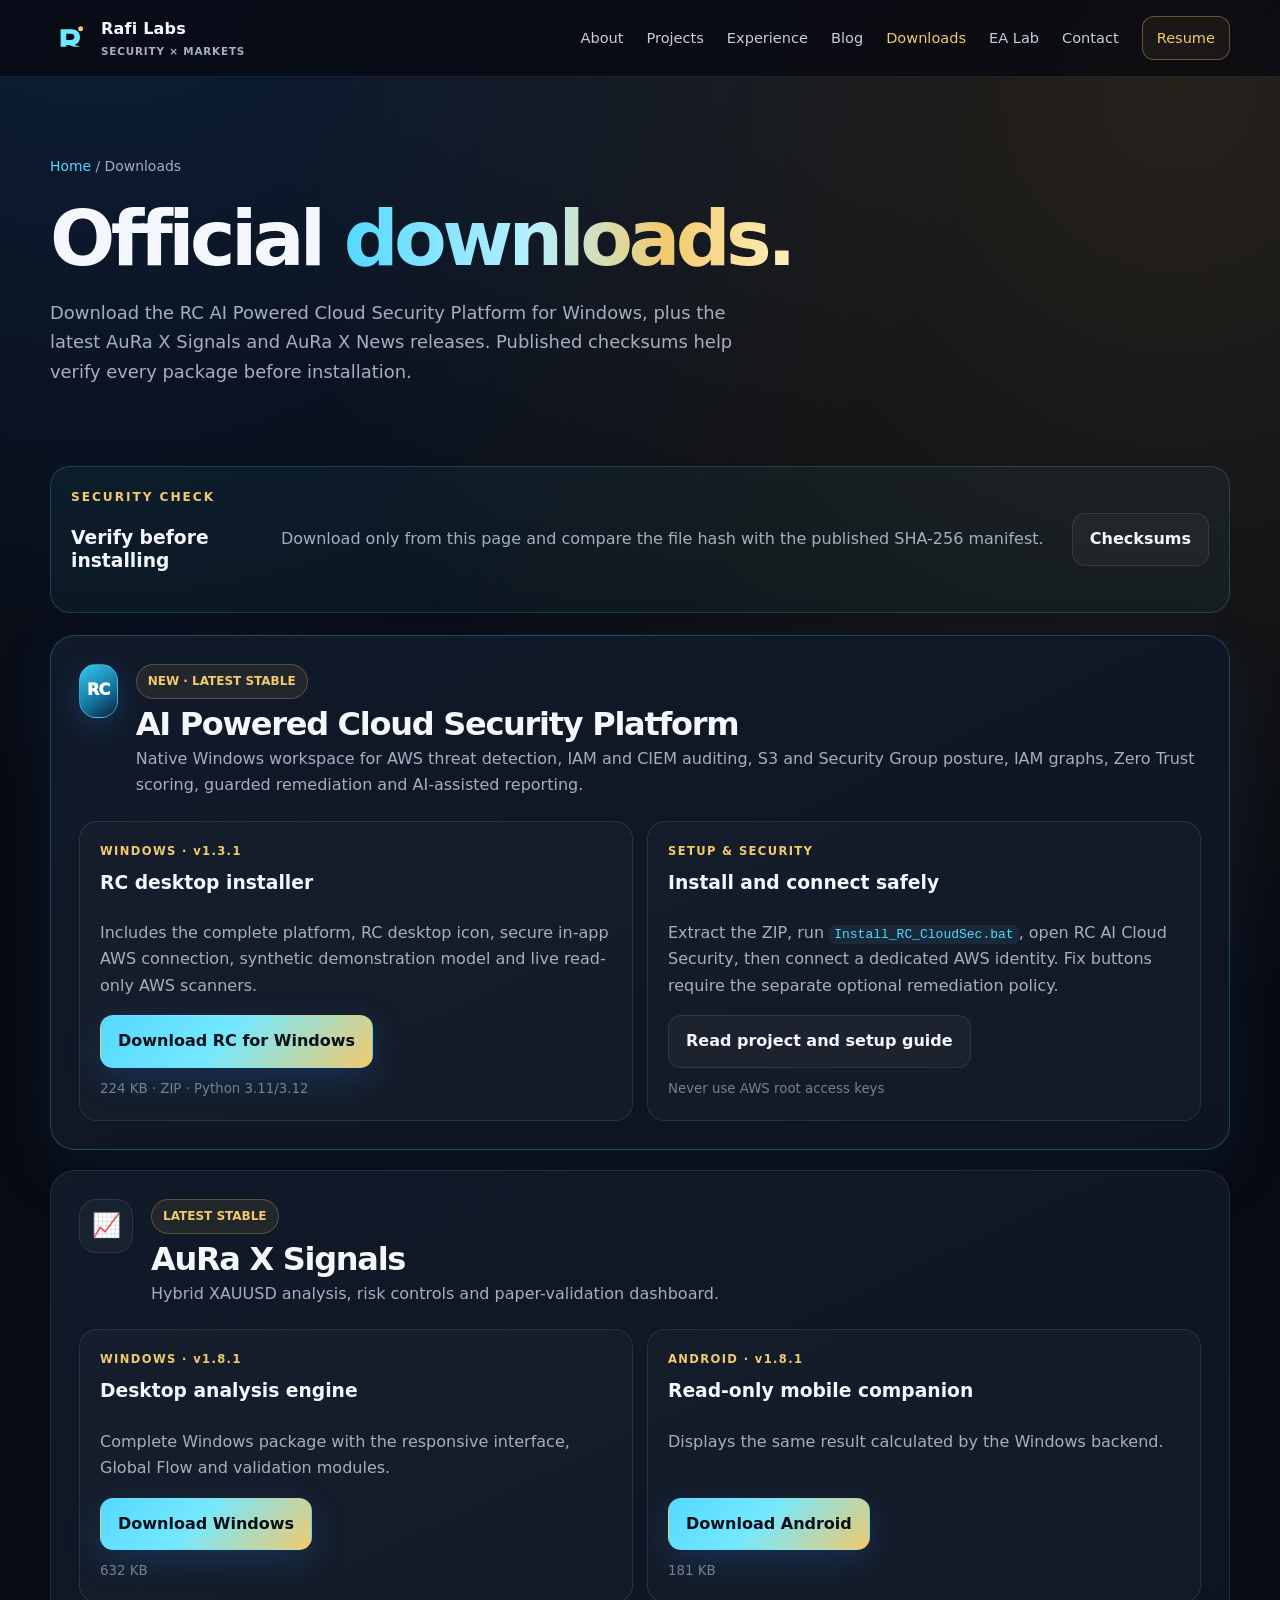
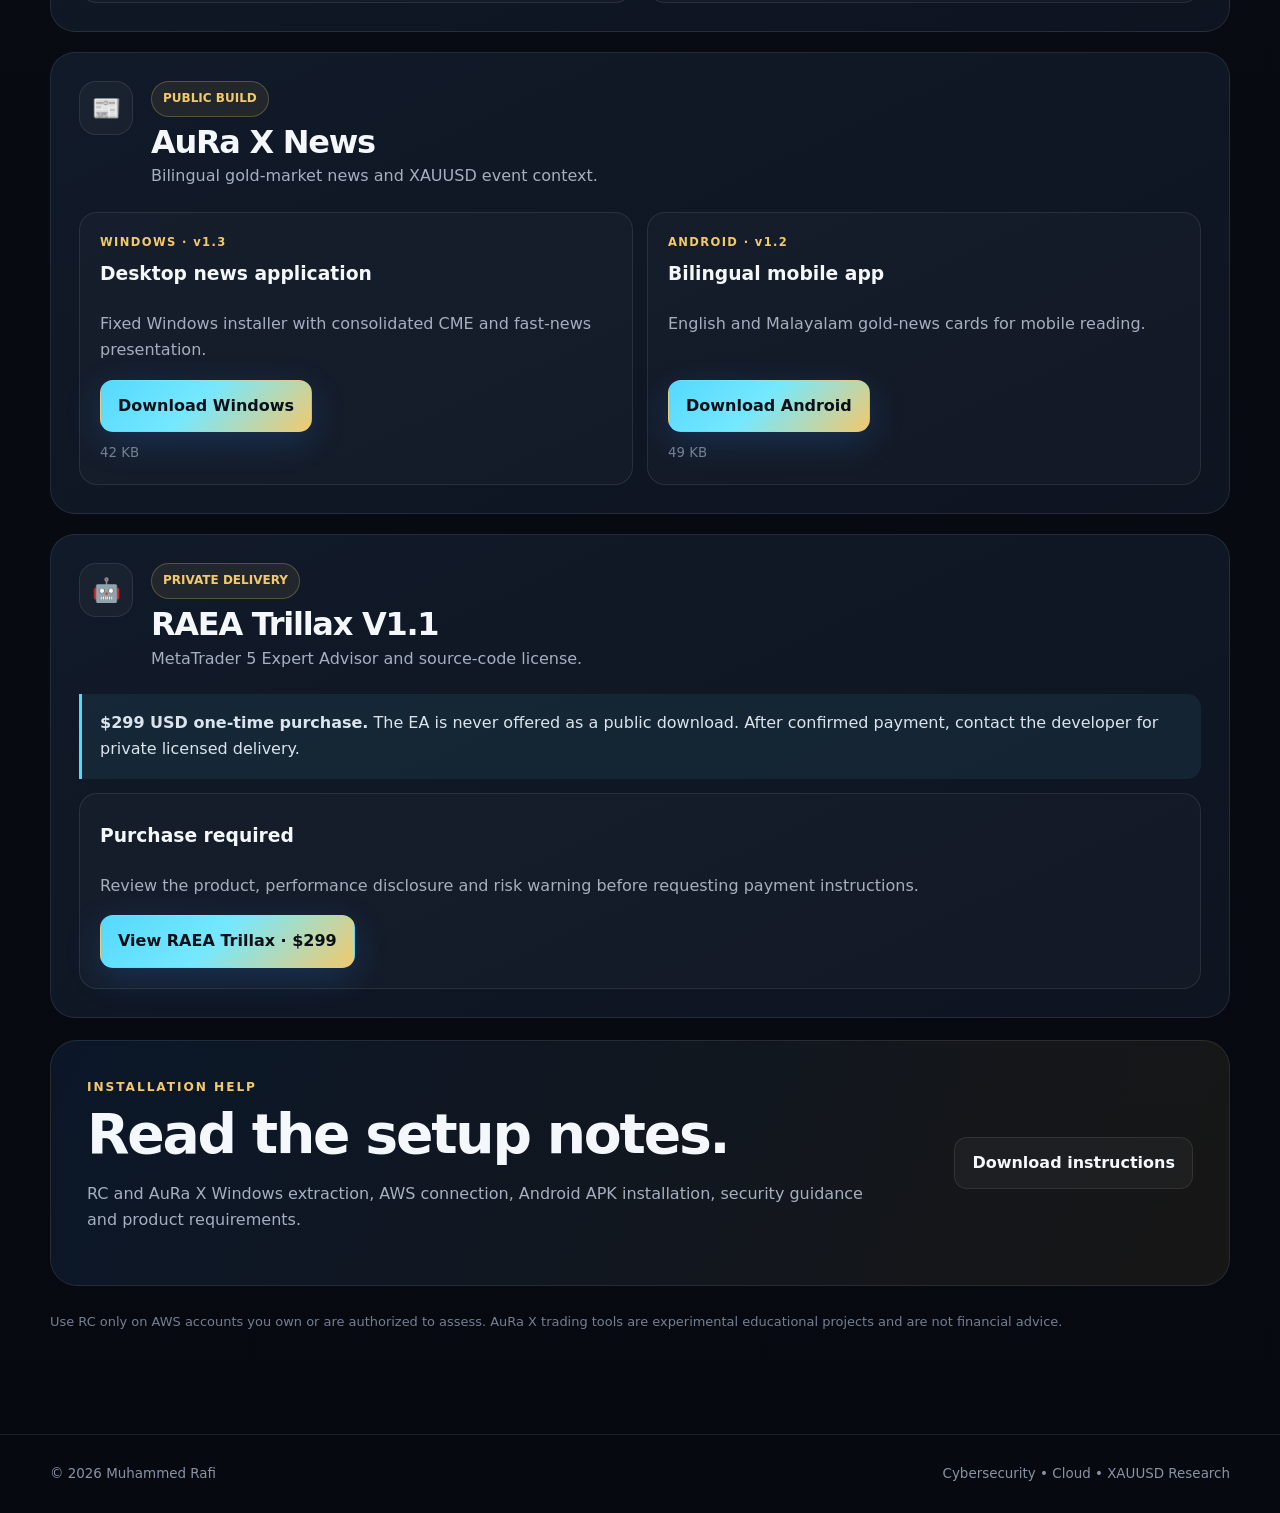
==== commit 01ef4889: "Add files via upload" ====
--- a/downloads.html
+++ b/downloads.html
@@ -203,17 +203,27 @@
               <div class="download-title">
                 <div class="project-icon">🤖</div>
                 <div>
-                  <span class="status">COMING LATER</span>
-                  <h2>MT5 EA Lab & Store</h2>
-                  <p>
-                    EA downloads and pricing are intentionally disabled for now.
-                  </p>
+                  <span class="status">PRIVATE DELIVERY</span>
+                  <h2>RAEA Trillax V1.1</h2>
+                  <p>MetaTrader 5 Expert Advisor and source-code license.</p>
                 </div>
               </div>
               <div class="callout">
-                Before publishing EAs, this page will show verified testing,
-                version history, supported brokers, licensing, risk disclosures,
-                secure delivery and support terms.
+                <strong>$299 USD one-time purchase.</strong> The EA is never
+                offered as a public download. After confirmed payment, contact
+                the developer for private licensed delivery.
+              </div>
+              <div class="platform" style="min-height: 0; margin-top: 14px">
+                <h3>Purchase required</h3>
+                <p>
+                  Review the product, performance disclosure and risk warning
+                  before requesting payment instructions.
+                </p>
+                <a
+                  class="btn btn-primary"
+                  href="products/raea-trillax-v1.1.html"
+                  >View RAEA Trillax · $299</a
+                >
               </div>
             </article>
           </div>
--- a/styles.css
+++ b/styles.css
@@ -36,3 +36,4 @@
 .project-actions .download-link{color:var(--gold);font-size:.82rem}
 .download-product.rc-release{border-color:rgba(85,216,255,.25);box-shadow:0 20px 65px rgba(47,140,255,.1)}
 .platform code{color:var(--blue);background:rgba(85,216,255,.08);border-radius:6px;padding:2px 5px}
+.ea-price{margin-top:12px;font-size:2rem;font-weight:950;color:var(--gold)}.ea-price small{display:block;margin-top:2px;font-size:.72rem;font-weight:700;color:var(--muted);letter-spacing:.06em;text-transform:uppercase}.ea-product-hero{background:radial-gradient(circle at 80% 20%,rgba(242,201,109,.13),transparent 34%)}.ea-purchase-card{display:grid;grid-template-columns:1fr auto;gap:24px;align-items:center;border:1px solid rgba(242,201,109,.28);border-radius:24px;padding:24px;background:linear-gradient(145deg,rgba(242,201,109,.08),rgba(47,140,255,.05))}.product-price{margin:8px 0;font-size:3.1rem;line-height:1;font-weight:950;color:var(--gold)}.product-price small{font-size:.9rem;letter-spacing:.08em}.purchase-steps{display:grid;gap:12px;padding-left:24px}.purchase-steps li{padding-left:6px;color:var(--muted)}.purchase-steps strong{color:var(--text)}.warning-callout{border-color:rgba(255,201,99,.35);background:rgba(255,201,99,.07)}.ea-risk{border:1px solid rgba(255,118,136,.3);border-radius:15px;padding:16px;background:rgba(255,118,136,.06)}@media(max-width:760px){.ea-purchase-card{grid-template-columns:1fr}.ea-purchase-card .btn{width:100%;text-align:center}.product-price{font-size:2.6rem}}
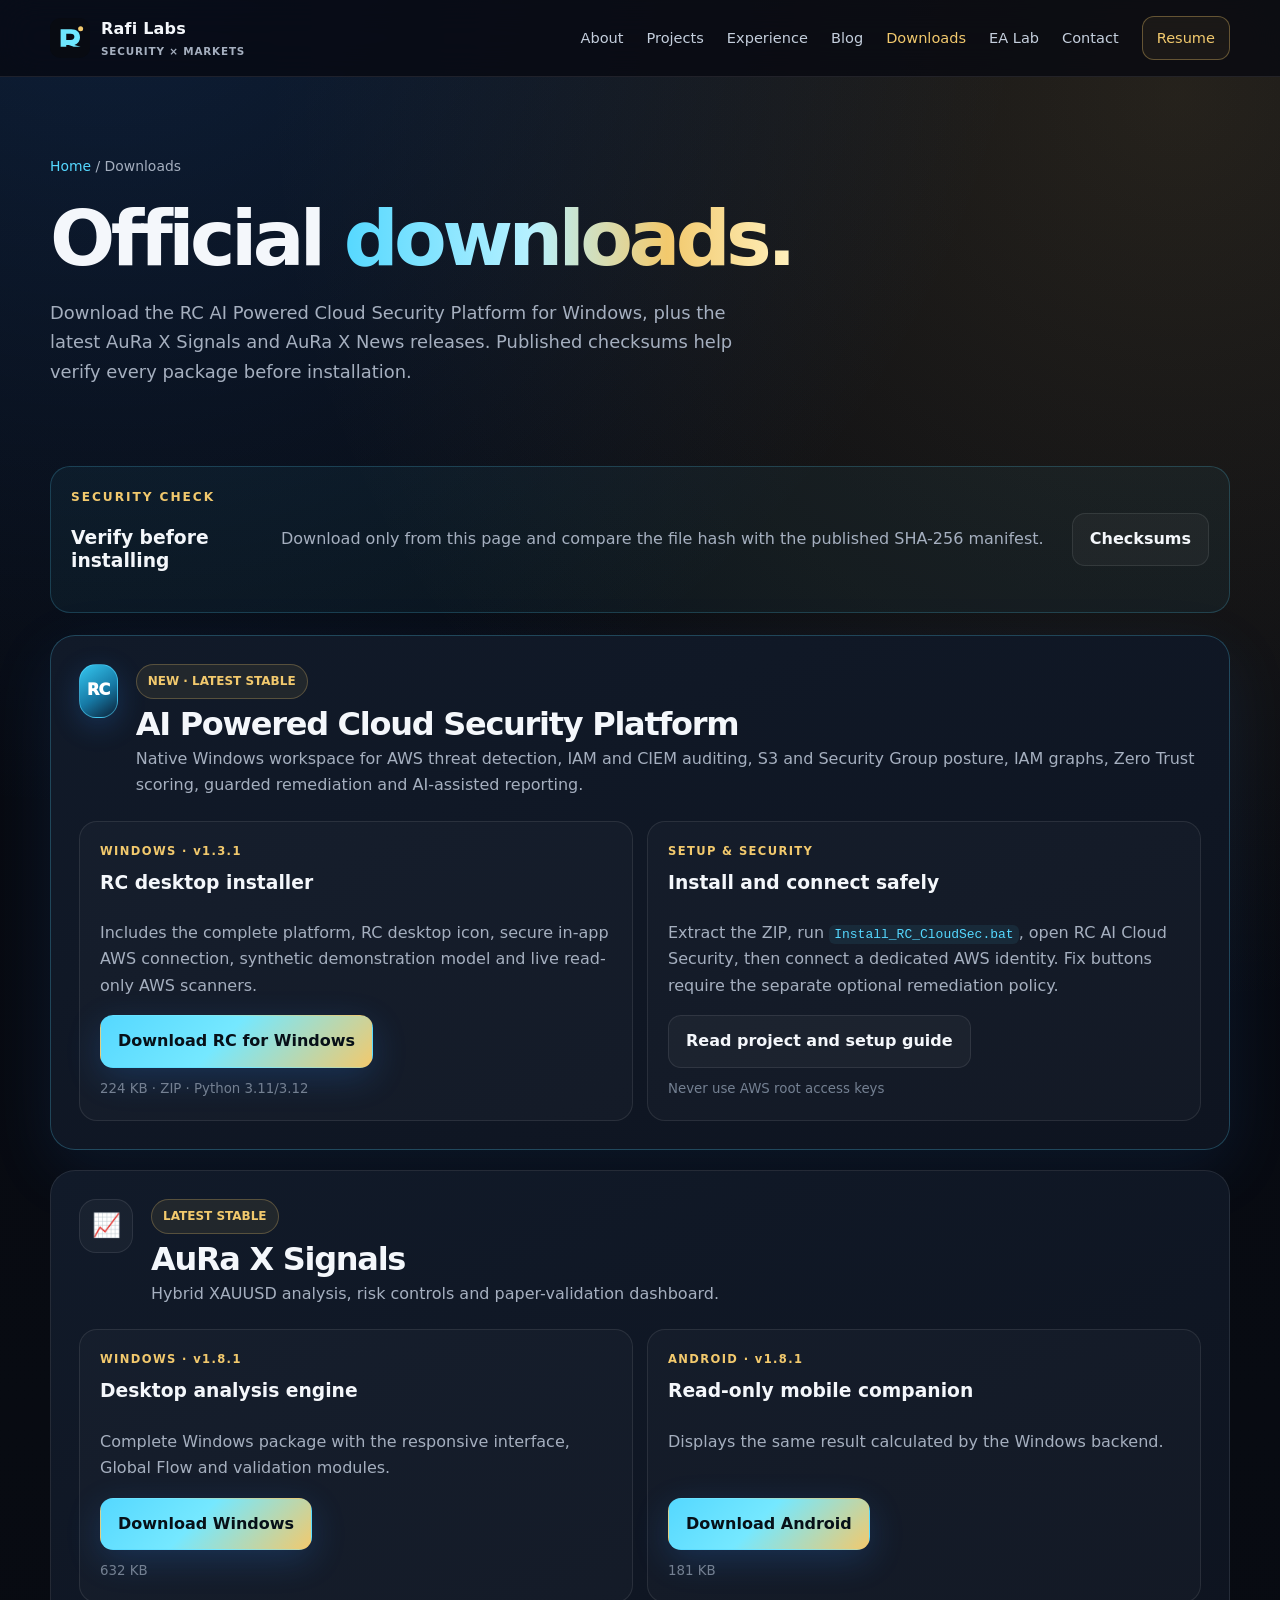
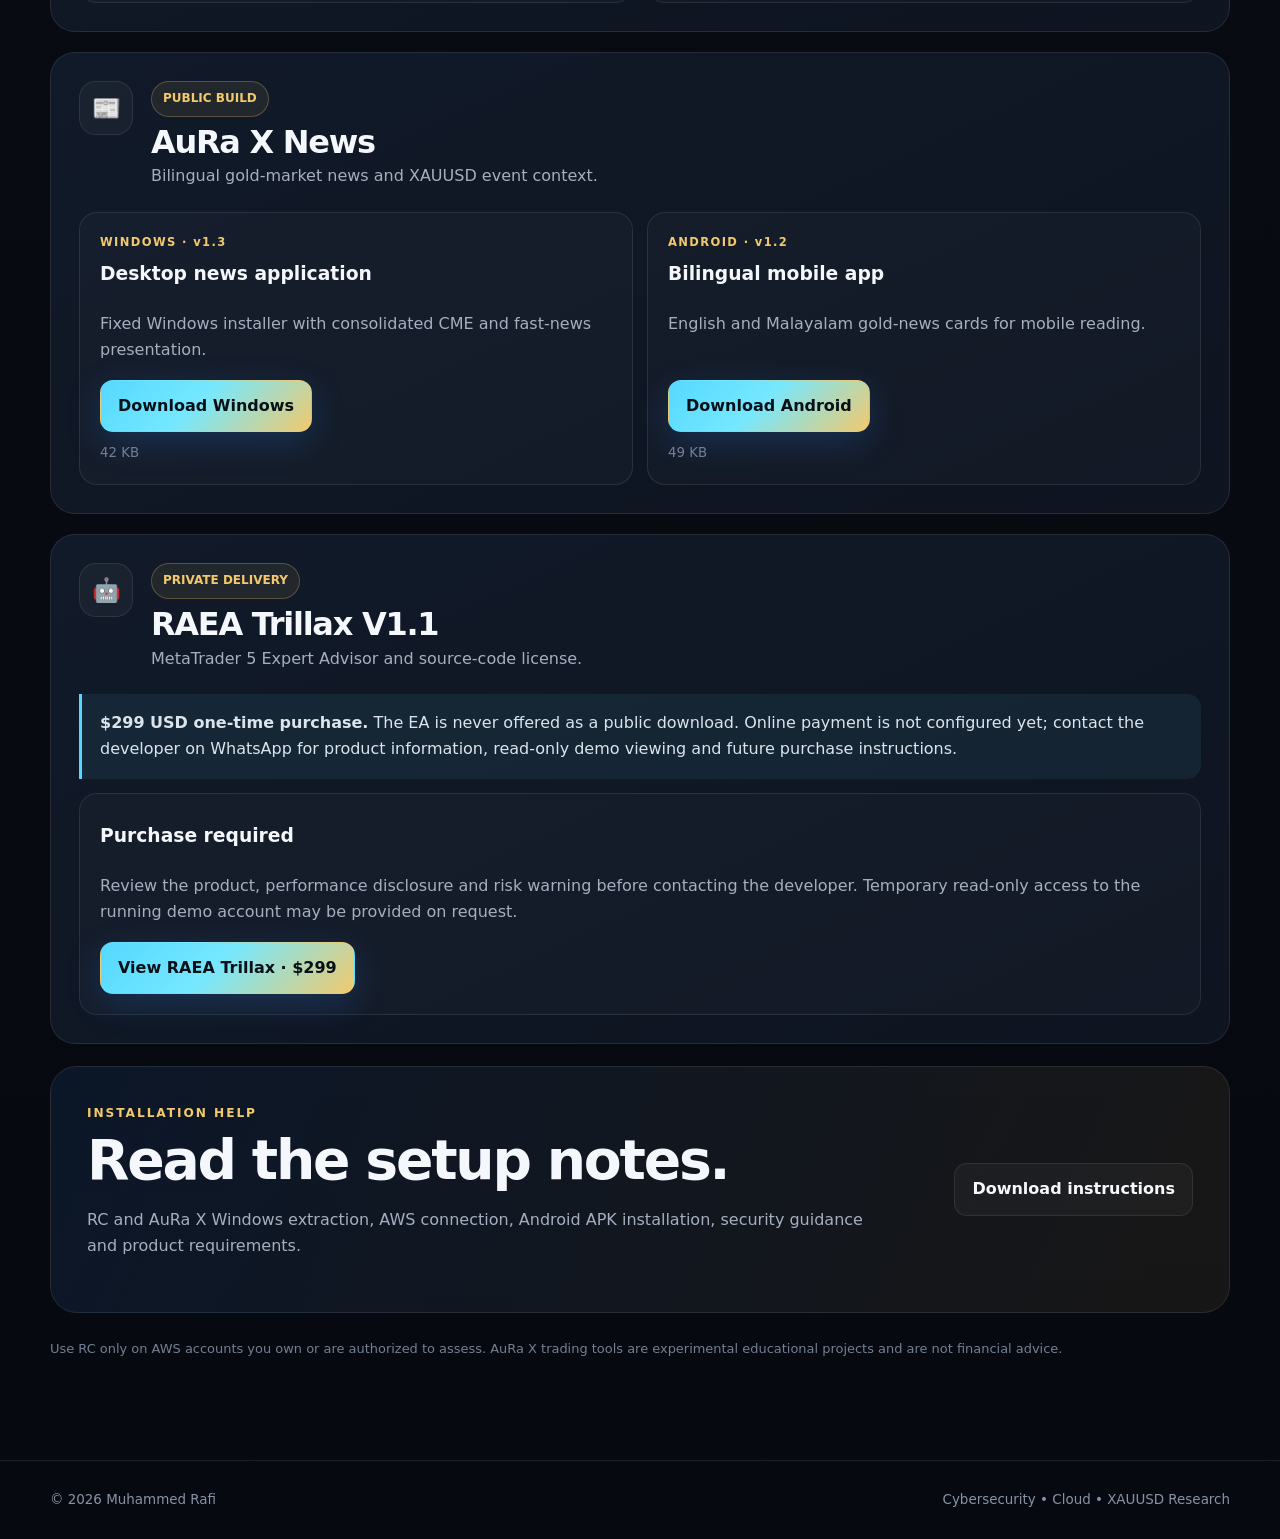
==== commit 7eed32e8: "Add files via upload" ====
--- a/downloads.html
+++ b/downloads.html
@@ -210,18 +210,18 @@
               </div>
               <div class="callout">
                 <strong>$299 USD one-time purchase.</strong> The EA is never
-                offered as a public download. After confirmed payment, contact
-                the developer for private licensed delivery.
+                offered as a public download. Online payment is not configured
+                yet; contact the developer on WhatsApp for product information,
+                read-only demo viewing and future purchase instructions.
               </div>
               <div class="platform" style="min-height: 0; margin-top: 14px">
                 <h3>Purchase required</h3>
                 <p>
                   Review the product, performance disclosure and risk warning
-                  before requesting payment instructions.
+                  before contacting the developer. Temporary read-only access to
+                  the running demo account may be provided on request.
                 </p>
-                <a
-                  class="btn btn-primary"
-                  href="products/raea-trillax-v1.1.html"
+                <a class="btn btn-primary" href="raea-trillax-v1.1.html"
                   >View RAEA Trillax · $299</a
                 >
               </div>
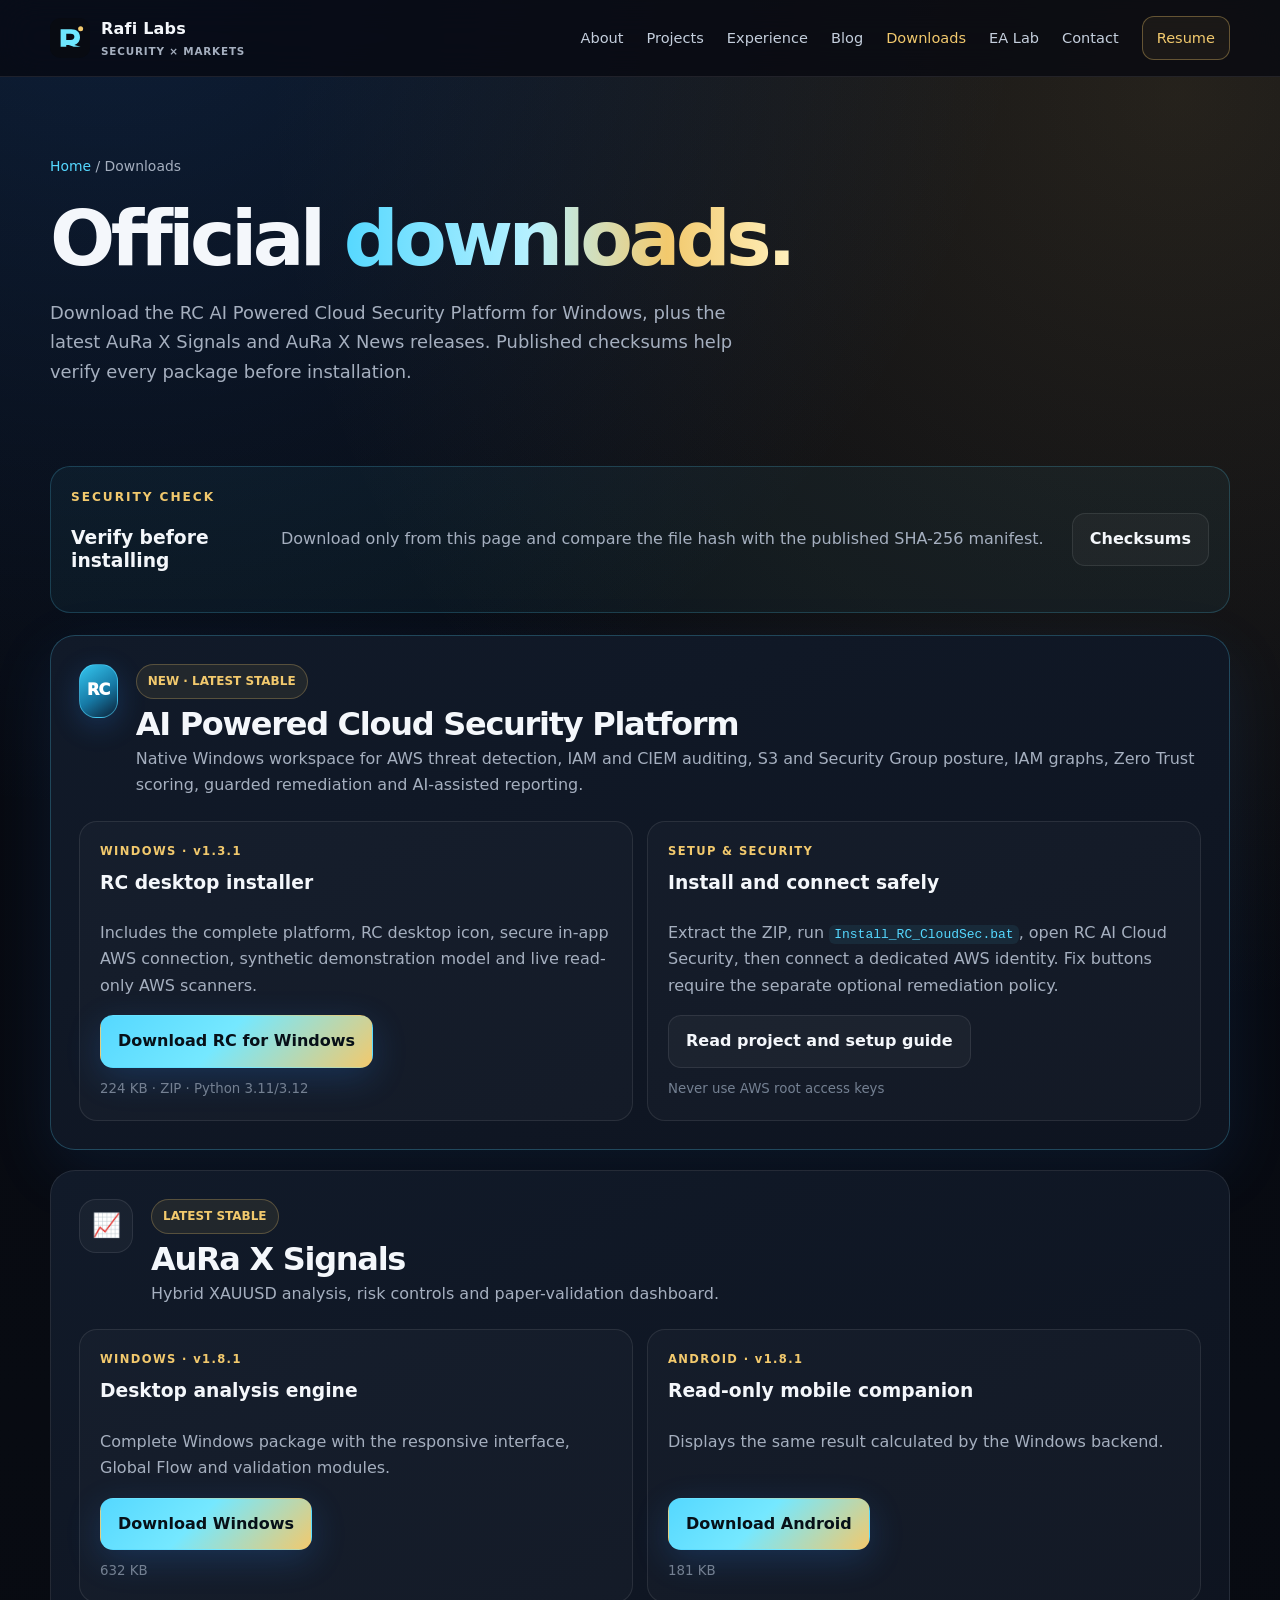
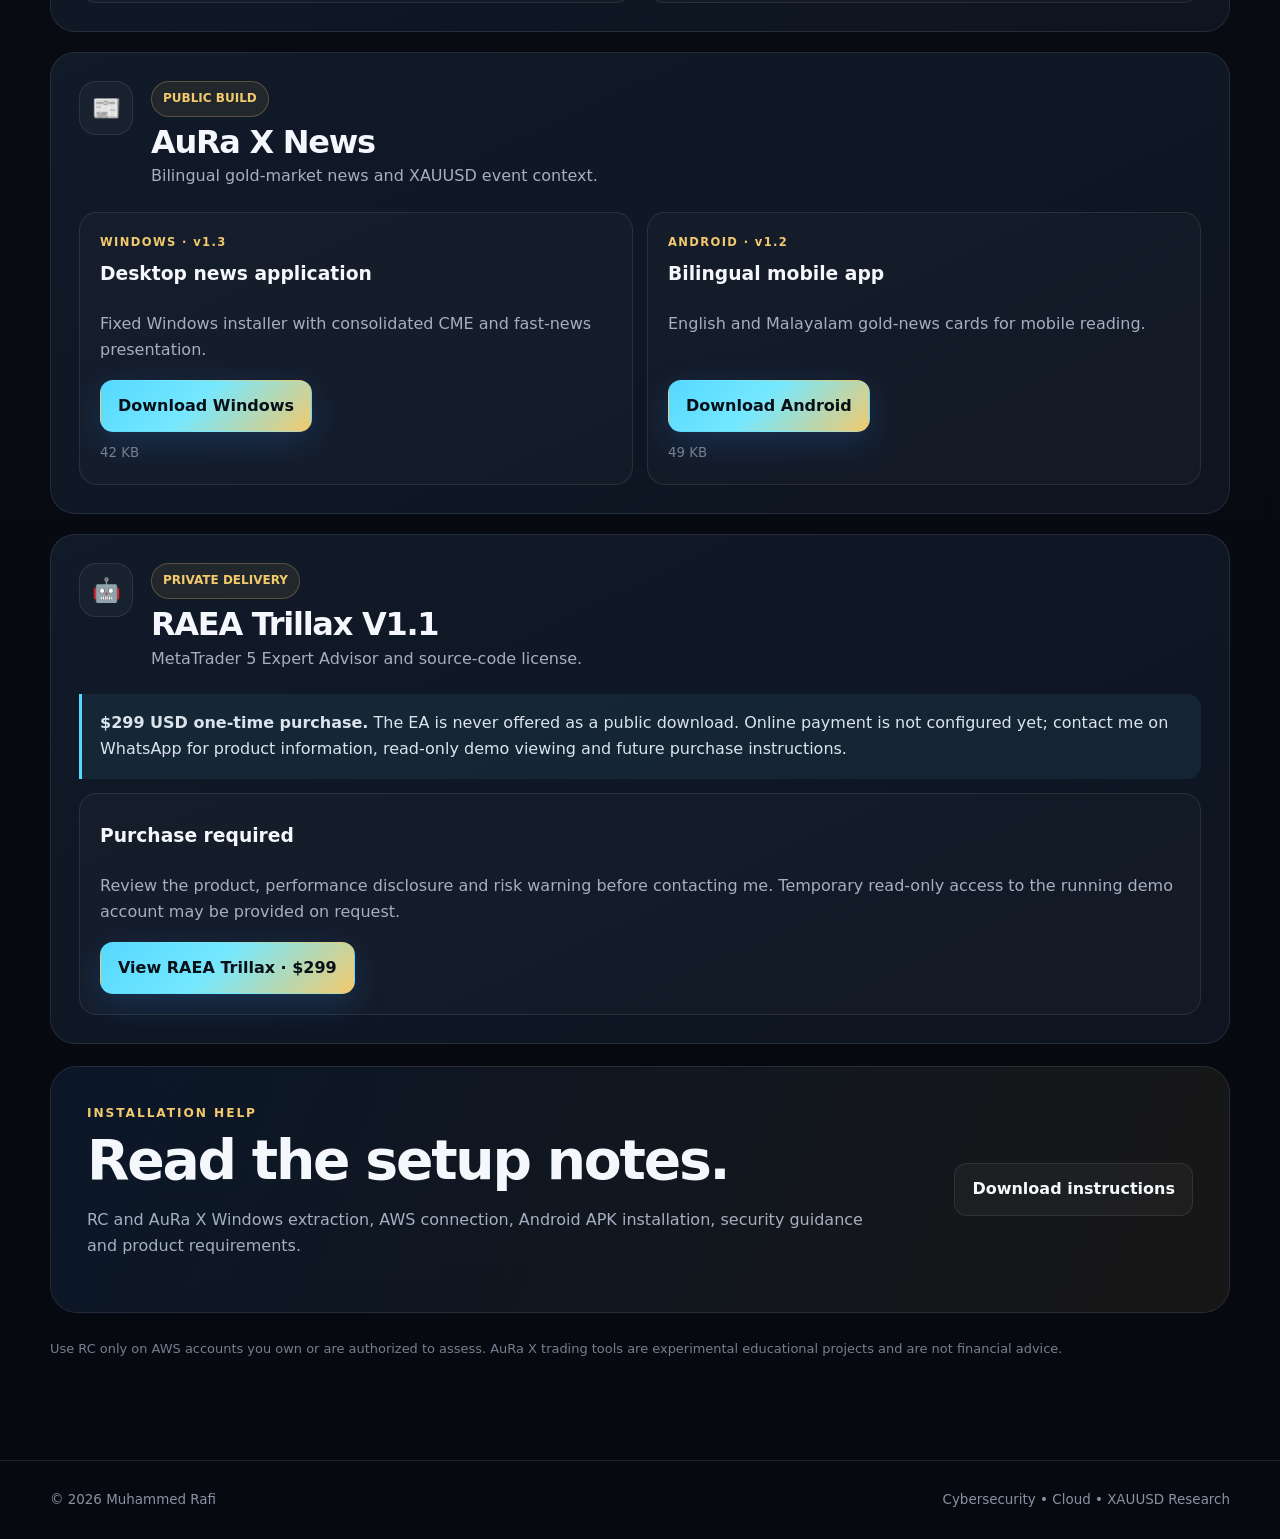
==== commit 79ced7db: "Add files via upload" ====
--- a/downloads.html
+++ b/downloads.html
@@ -211,15 +211,15 @@
               <div class="callout">
                 <strong>$299 USD one-time purchase.</strong> The EA is never
                 offered as a public download. Online payment is not configured
-                yet; contact the developer on WhatsApp for product information,
-                read-only demo viewing and future purchase instructions.
+                yet; contact me on WhatsApp for product information, read-only
+                demo viewing and future purchase instructions.
               </div>
               <div class="platform" style="min-height: 0; margin-top: 14px">
                 <h3>Purchase required</h3>
                 <p>
                   Review the product, performance disclosure and risk warning
-                  before contacting the developer. Temporary read-only access to
-                  the running demo account may be provided on request.
+                  before contacting me. Temporary read-only access to the
+                  running demo account may be provided on request.
                 </p>
                 <a class="btn btn-primary" href="raea-trillax-v1.1.html"
                   >View RAEA Trillax · $299</a
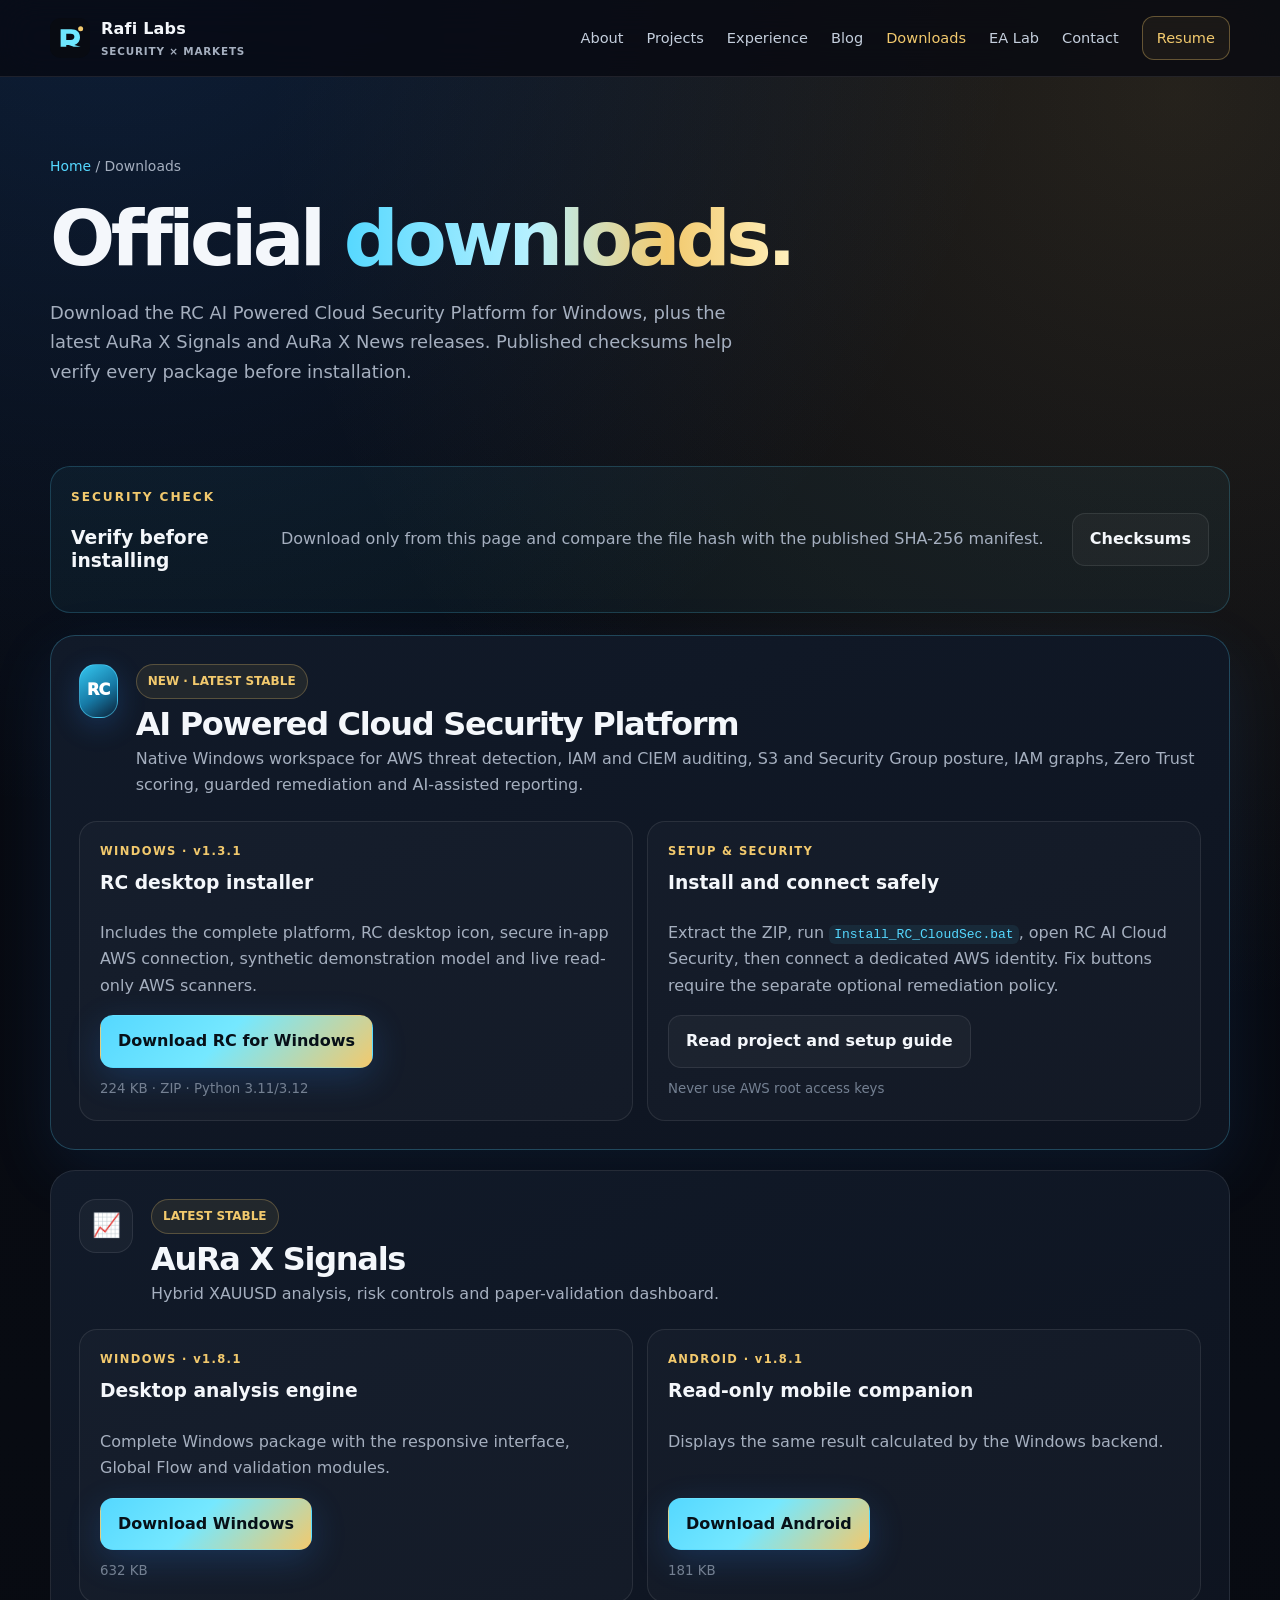
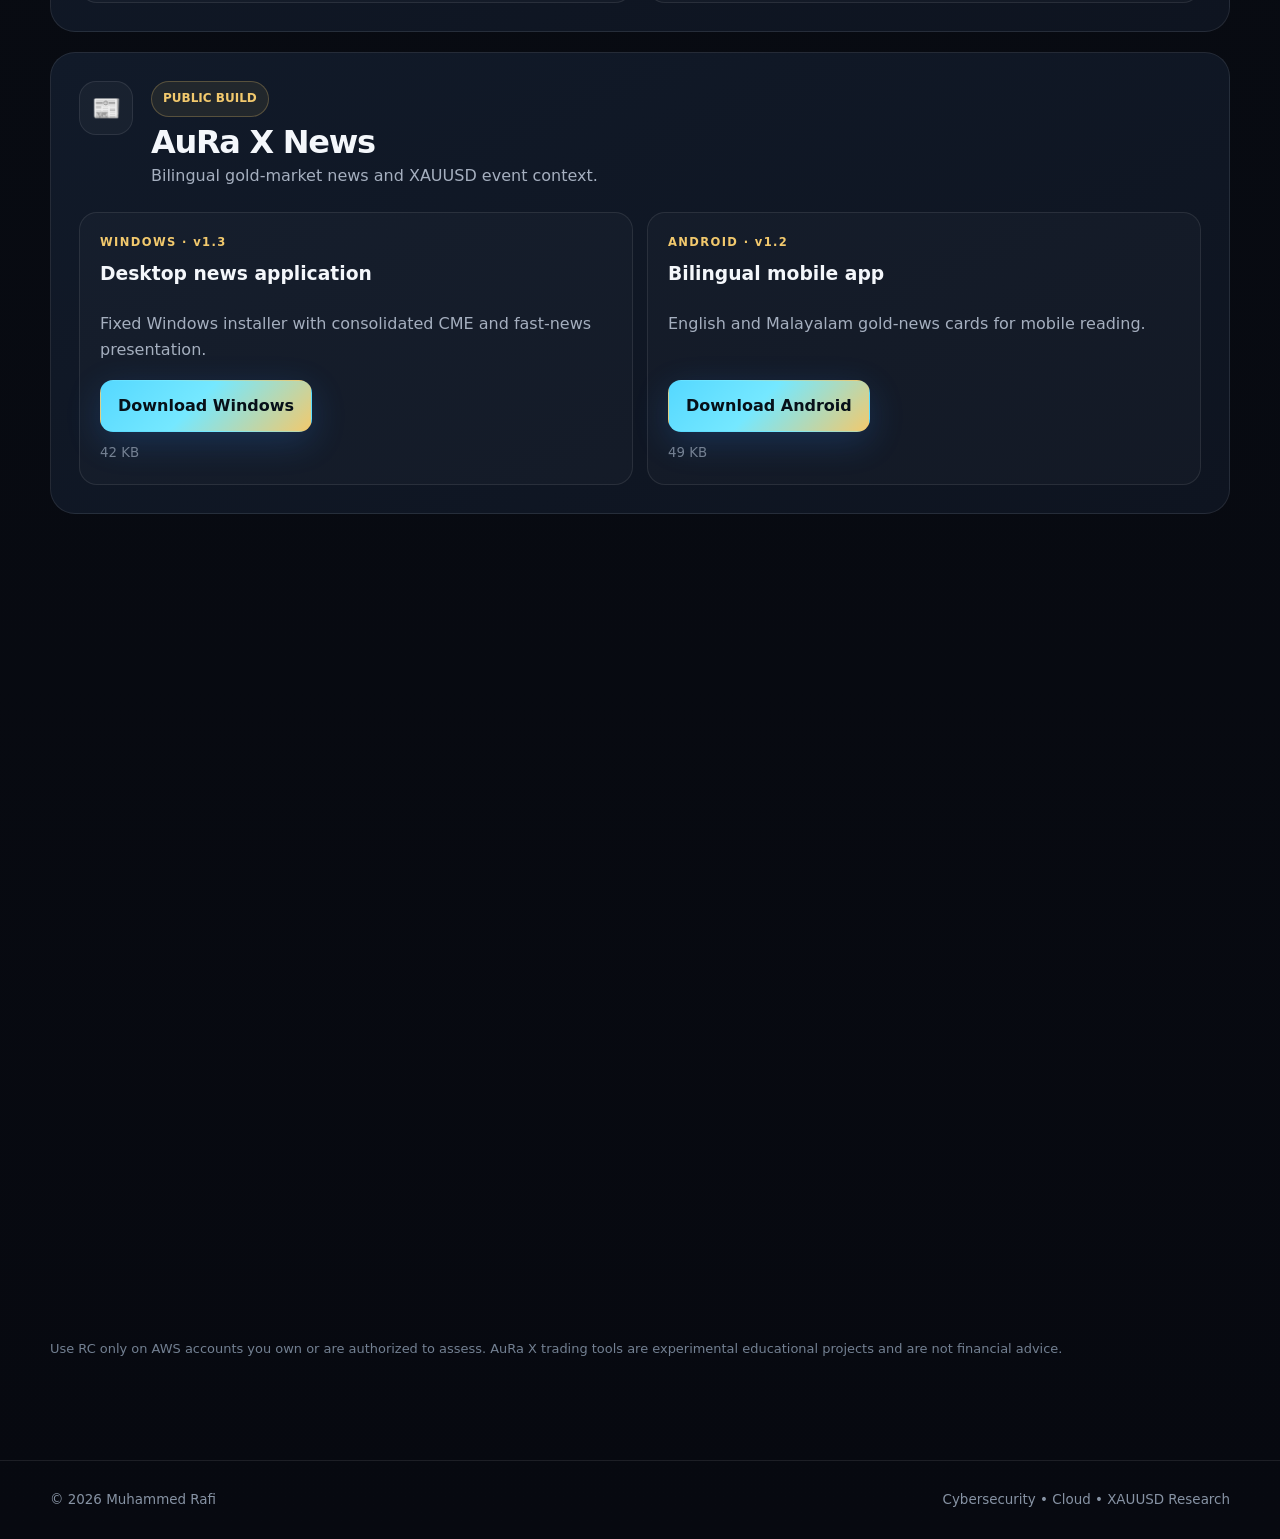
==== commit 5d2e2475: "Add files via upload" ====
--- a/downloads.html
+++ b/downloads.html
@@ -219,7 +219,8 @@
                 <p>
                   Review the product, performance disclosure and risk warning
                   before contacting me. Temporary read-only access to the
-                  running demo account may be provided on request.
+                  running demo account may be provided on request. More M15,
+                  M30, H1, H4 and D1 strategy-focused EAs are coming soon.
                 </p>
                 <a class="btn btn-primary" href="raea-trillax-v1.1.html"
                   >View RAEA Trillax · $299</a
